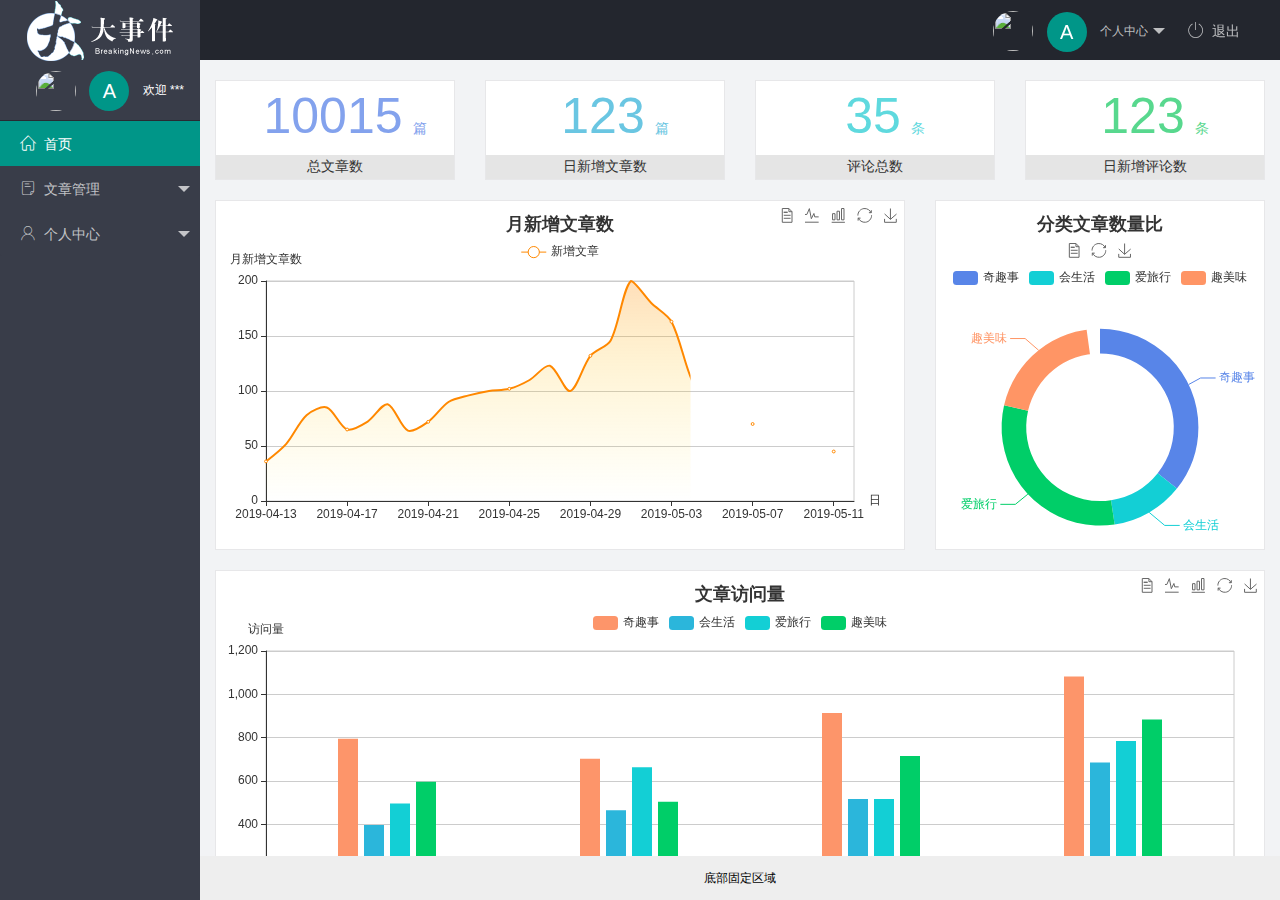
==== index.html @ 0c57694d "创建了项目" ====
<!DOCTYPE html>
<html lang="en">

<head>
    <meta charset="UTF-8" />
    <meta http-equiv="X-UA-Compatible" content="IE=edge" />
    <meta name="viewport" content="width=device-width, initial-scale=1.0" />
    <title>Document</title>
    <link rel="stylesheet" href="/assets/lib/layui/css/layui.css" />
    <link rel="stylesheet" href="/assets/css/index.css" />
    <link rel="stylesheet" href="/assets/fonts/iconfont.css">
</head>

<body>
    <div class="layui-layout layui-layout-admin">
        <div class="layui-header">
            <div class="layui-logo layui-hide-xs layui-bg-black">
                <img src="/assets/images/logo.png" alt="" />
            </div>

            <ul class="layui-nav layui-layout-right">
                <li class="layui-nav-item layui-hide layui-show-md-inline-block">
                    <a href="javascript:;" class="userinfo">
                        <img src="//tva1.sinaimg.cn/crop.0.0.118.118.180/5db11ff4gw1e77d3nqrv8j203b03cweg.jpg"
                            class="layui-nav-img" />
                        <span class="text-avatar">A</span>
                        个人中心
                    </a>
                    <dl class="layui-nav-child">
                        <dd><a href="/user/user_info.html" target="fm">基本资料</a></dd>
                        <dd><a href="/user/user_avatar.html" target="fm">更换头像</a></dd>
                        <dd><a href="/user/user_pwd.html" target="fm">重置密码</a></dd>
                    </dl>
                </li>
                <li class="layui-nav-item" lay-header-event="menuRight" lay-unselect>
                    <a href="javascript:;" id="btnLogout"><span class="iconfont icon-tuichu"></span>退出</a>
                </li>
            </ul>
        </div>

        <div class="layui-side layui-bg-black">
            <div class="layui-side-scroll">
                <div class="userinfo">
                    <img src="//tva1.sinaimg.cn/crop.0.0.118.118.180/5db11ff4gw1e77d3nqrv8j203b03cweg.jpg"
                        class="layui-nav-img" />
                    <span class="text-avatar">A</span>
                    <span id="welcome">欢迎 ***</span>
                </div>
                <!-- 左侧导航区域（可配合layui已有的垂直导航） -->
                <ul class="layui-nav layui-nav-tree" lay-shrink="all">
                    <li class="layui-nav-item layui-this"><a href="/home/dashboard.html" target="fm"><span
                                class="iconfont icon-home"></span>首页</a></li>
                    <li class="layui-nav-item">
                        <a class="" href="javascript:;"><span class="iconfont icon-16"></span>文章管理</a>
                        <dl class="layui-nav-child">
                            <dd><a href="/article/art_cate.html" target="fm"><i
                                        class="layui-icon layui-icon-app"></i>文章类别</a></dd>
                            <dd><a href="/article/art_list.html" target="fm"><i
                                        class="layui-icon layui-icon-app"></i>文章列表</a></dd>
                            <dd><a href="/article/art_pub.html" target="fm"><i
                                        class="layui-icon layui-icon-app"></i>发布文章</a></dd>
                        </dl>
                    </li>
                    <li class="layui-nav-item">
                        <a href="javascript:;"><span class="iconfont icon-user"></span>个人中心</a>
                        <dl class="layui-nav-child">
                            <dd><a href="/user/user_info.html" target="fm"><i
                                        class="layui-icon layui-icon-app"></i>基本资料</a></dd>
                            <dd><a href="/user/user_avatar.html" target="fm"><i
                                        class="layui-icon layui-icon-app"></i>更换头像</a></dd>
                            <dd><a href="/user/user_pwd.html" target="fm"><i
                                        class="layui-icon layui-icon-app"></i>重置密码</a></dd>
                        </dl>
                    </li>
                </ul>
            </div>
        </div>

        <div class="layui-body">
            <!-- 内容主体区域 -->
            <iframe name="fm" src="/home/dashboard.html" frameborder="0"></iframe>
        </div>

        <div class="layui-footer">
            <!-- 底部固定区域 -->
            底部固定区域
        </div>
    </div>
    <!-- 导入 layui js 文件 -->
    <script src="/assets/lib/layui/layui.all.js"></script>

    <!-- 导入 jquery -->
    <script src="/assets/lib/jquery.js"></script>
    <script src="/assets/js/baseAPI.js"></script>

    <!-- 导入自己的 js 文件 -->
    <script src="/assets/js/index.js"></script>
</body>

</html>
---- assets/lib/layui/css/layui.css ----
/** layui-v2.5.5 MIT License By https://www.layui.com */
 .layui-inline,img{display:inline-block;vertical-align:middle}h1,h2,h3,h4,h5,h6{font-weight:400}.layui-edge,.layui-header,.layui-inline,.layui-main{position:relative}.layui-body,.layui-edge,.layui-elip{overflow:hidden}.layui-btn,.layui-edge,.layui-inline,img{vertical-align:middle}.layui-btn,.layui-disabled,.layui-icon,.layui-unselect{-moz-user-select:none;-webkit-user-select:none;-ms-user-select:none}.layui-elip,.layui-form-checkbox span,.layui-form-pane .layui-form-label{text-overflow:ellipsis;white-space:nowrap}.layui-breadcrumb,.layui-tree-btnGroup{visibility:hidden}blockquote,body,button,dd,div,dl,dt,form,h1,h2,h3,h4,h5,h6,input,li,ol,p,pre,td,textarea,th,ul{margin:0;padding:0;-webkit-tap-highlight-color:rgba(0,0,0,0)}a:active,a:hover{outline:0}img{border:none}li{list-style:none}table{border-collapse:collapse;border-spacing:0}h4,h5,h6{font-size:100%}button,input,optgroup,option,select,textarea{font-family:inherit;font-size:inherit;font-style:inherit;font-weight:inherit;outline:0}pre{white-space:pre-wrap;white-space:-moz-pre-wrap;white-space:-pre-wrap;white-space:-o-pre-wrap;word-wrap:break-word}body{line-height:24px;font:14px Helvetica Neue,Helvetica,PingFang SC,Tahoma,Arial,sans-serif}hr{height:1px;margin:10px 0;border:0;clear:both}a{color:#333;text-decoration:none}a:hover{color:#777}a cite{font-style:normal;*cursor:pointer}.layui-border-box,.layui-border-box *{box-sizing:border-box}.layui-box,.layui-box *{box-sizing:content-box}.layui-clear{clear:both;*zoom:1}.layui-clear:after{content:'\20';clear:both;*zoom:1;display:block;height:0}.layui-inline{*display:inline;*zoom:1}.layui-edge{display:inline-block;width:0;height:0;border-width:6px;border-style:dashed;border-color:transparent}.layui-edge-top{top:-4px;border-bottom-color:#999;border-bottom-style:solid}.layui-edge-right{border-left-color:#999;border-left-style:solid}.layui-edge-bottom{top:2px;border-top-color:#999;border-top-style:solid}.layui-edge-left{border-right-color:#999;border-right-style:solid}.layui-disabled,.layui-disabled:hover{color:#d2d2d2!important;cursor:not-allowed!important}.layui-circle{border-radius:100%}.layui-show{display:block!important}.layui-hide{display:none!important}@font-face{font-family:layui-icon;src:url(../font/iconfont.eot?v=250);src:url(../font/iconfont.eot?v=250#iefix) format('embedded-opentype'),url(../font/iconfont.woff2?v=250) format('woff2'),url(../font/iconfont.woff?v=250) format('woff'),url(../font/iconfont.ttf?v=250) format('truetype'),url(../font/iconfont.svg?v=250#layui-icon) format('svg')}.layui-icon{font-family:layui-icon!important;font-size:16px;font-style:normal;-webkit-font-smoothing:antialiased;-moz-osx-font-smoothing:grayscale}.layui-icon-reply-fill:before{content:"\e611"}.layui-icon-set-fill:before{content:"\e614"}.layui-icon-menu-fill:before{content:"\e60f"}.layui-icon-search:before{content:"\e615"}.layui-icon-share:before{content:"\e641"}.layui-icon-set-sm:before{content:"\e620"}.layui-icon-engine:before{content:"\e628"}.layui-icon-close:before{content:"\1006"}.layui-icon-close-fill:before{content:"\1007"}.layui-icon-chart-screen:before{content:"\e629"}.layui-icon-star:before{content:"\e600"}.layui-icon-circle-dot:before{content:"\e617"}.layui-icon-chat:before{content:"\e606"}.layui-icon-release:before{content:"\e609"}.layui-icon-list:before{content:"\e60a"}.layui-icon-chart:before{content:"\e62c"}.layui-icon-ok-circle:before{content:"\1005"}.layui-icon-layim-theme:before{content:"\e61b"}.layui-icon-table:before{content:"\e62d"}.layui-icon-right:before{content:"\e602"}.layui-icon-left:before{content:"\e603"}.layui-icon-cart-simple:before{content:"\e698"}.layui-icon-face-cry:before{content:"\e69c"}.layui-icon-face-smile:before{content:"\e6af"}.layui-icon-survey:before{content:"\e6b2"}.layui-icon-tree:before{content:"\e62e"}.layui-icon-upload-circle:before{content:"\e62f"}.layui-icon-add-circle:before{content:"\e61f"}.layui-icon-download-circle:before{content:"\e601"}.layui-icon-templeate-1:before{content:"\e630"}.layui-icon-util:before{content:"\e631"}.layui-icon-face-surprised:before{content:"\e664"}.layui-icon-edit:before{content:"\e642"}.layui-icon-speaker:before{content:"\e645"}.layui-icon-down:before{content:"\e61a"}.layui-icon-file:before{content:"\e621"}.layui-icon-layouts:before{content:"\e632"}.layui-icon-rate-half:before{content:"\e6c9"}.layui-icon-add-circle-fine:before{content:"\e608"}.layui-icon-prev-circle:before{content:"\e633"}.layui-icon-read:before{content:"\e705"}.layui-icon-404:before{content:"\e61c"}.layui-icon-carousel:before{content:"\e634"}.layui-icon-help:before{content:"\e607"}.layui-icon-code-circle:before{content:"\e635"}.layui-icon-water:before{content:"\e636"}.layui-icon-username:before{content:"\e66f"}.layui-icon-find-fill:before{content:"\e670"}.layui-icon-about:before{content:"\e60b"}.layui-icon-location:before{content:"\e715"}.layui-icon-up:before{content:"\e619"}.layui-icon-pause:before{content:"\e651"}.layui-icon-date:before{content:"\e637"}.layui-icon-layim-uploadfile:before{content:"\e61d"}.layui-icon-delete:before{content:"\e640"}.layui-icon-play:before{content:"\e652"}.layui-icon-top:before{content:"\e604"}.layui-icon-friends:before{content:"\e612"}.layui-icon-refresh-3:before{content:"\e9aa"}.layui-icon-ok:before{content:"\e605"}.layui-icon-layer:before{content:"\e638"}.layui-icon-face-smile-fine:before{content:"\e60c"}.layui-icon-dollar:before{content:"\e659"}.layui-icon-group:before{content:"\e613"}.layui-icon-layim-download:before{content:"\e61e"}.layui-icon-picture-fine:before{content:"\e60d"}.layui-icon-link:before{content:"\e64c"}.layui-icon-diamond:before{content:"\e735"}.layui-icon-log:before{content:"\e60e"}.layui-icon-rate-solid:before{content:"\e67a"}.layui-icon-fonts-del:before{content:"\e64f"}.layui-icon-unlink:before{content:"\e64d"}.layui-icon-fonts-clear:before{content:"\e639"}.layui-icon-triangle-r:before{content:"\e623"}.layui-icon-circle:before{content:"\e63f"}.layui-icon-radio:before{content:"\e643"}.layui-icon-align-center:before{content:"\e647"}.layui-icon-align-right:before{content:"\e648"}.layui-icon-align-left:before{content:"\e649"}.layui-icon-loading-1:before{content:"\e63e"}.layui-icon-return:before{content:"\e65c"}.layui-icon-fonts-strong:before{content:"\e62b"}.layui-icon-upload:before{content:"\e67c"}.layui-icon-dialogue:before{content:"\e63a"}.layui-icon-video:before{content:"\e6ed"}.layui-icon-headset:before{content:"\e6fc"}.layui-icon-cellphone-fine:before{content:"\e63b"}.layui-icon-add-1:before{content:"\e654"}.layui-icon-face-smile-b:before{content:"\e650"}.layui-icon-fonts-html:before{content:"\e64b"}.layui-icon-form:before{content:"\e63c"}.layui-icon-cart:before{content:"\e657"}.layui-icon-camera-fill:before{content:"\e65d"}.layui-icon-tabs:before{content:"\e62a"}.layui-icon-fonts-code:before{content:"\e64e"}.layui-icon-fire:before{content:"\e756"}.layui-icon-set:before{content:"\e716"}.layui-icon-fonts-u:before{content:"\e646"}.layui-icon-triangle-d:before{content:"\e625"}.layui-icon-tips:before{content:"\e702"}.layui-icon-picture:before{content:"\e64a"}.layui-icon-more-vertical:before{content:"\e671"}.layui-icon-flag:before{content:"\e66c"}.layui-icon-loading:before{content:"\e63d"}.layui-icon-fonts-i:before{content:"\e644"}.layui-icon-refresh-1:before{content:"\e666"}.layui-icon-rmb:before{content:"\e65e"}.layui-icon-home:before{content:"\e68e"}.layui-icon-user:before{content:"\e770"}.layui-icon-notice:before{content:"\e667"}.layui-icon-login-weibo:before{content:"\e675"}.layui-icon-voice:before{content:"\e688"}.layui-icon-upload-drag:before{content:"\e681"}.layui-icon-login-qq:before{content:"\e676"}.layui-icon-snowflake:before{content:"\e6b1"}.layui-icon-file-b:before{content:"\e655"}.layui-icon-template:before{content:"\e663"}.layui-icon-auz:before{content:"\e672"}.layui-icon-console:before{content:"\e665"}.layui-icon-app:before{content:"\e653"}.layui-icon-prev:before{content:"\e65a"}.layui-icon-website:before{content:"\e7ae"}.layui-icon-next:before{content:"\e65b"}.layui-icon-component:before{content:"\e857"}.layui-icon-more:before{content:"\e65f"}.layui-icon-login-wechat:before{content:"\e677"}.layui-icon-shrink-right:before{content:"\e668"}.layui-icon-spread-left:before{content:"\e66b"}.layui-icon-camera:before{content:"\e660"}.layui-icon-note:before{content:"\e66e"}.layui-icon-refresh:before{content:"\e669"}.layui-icon-female:before{content:"\e661"}.layui-icon-male:before{content:"\e662"}.layui-icon-password:before{content:"\e673"}.layui-icon-senior:before{content:"\e674"}.layui-icon-theme:before{content:"\e66a"}.layui-icon-tread:before{content:"\e6c5"}.layui-icon-praise:before{content:"\e6c6"}.layui-icon-star-fill:before{content:"\e658"}.layui-icon-rate:before{content:"\e67b"}.layui-icon-template-1:before{content:"\e656"}.layui-icon-vercode:before{content:"\e679"}.layui-icon-cellphone:before{content:"\e678"}.layui-icon-screen-full:before{content:"\e622"}.layui-icon-screen-restore:before{content:"\e758"}.layui-icon-cols:before{content:"\e610"}.layui-icon-export:before{content:"\e67d"}.layui-icon-print:before{content:"\e66d"}.layui-icon-slider:before{content:"\e714"}.layui-icon-addition:before{content:"\e624"}.layui-icon-subtraction:before{content:"\e67e"}.layui-icon-service:before{content:"\e626"}.layui-icon-transfer:before{content:"\e691"}.layui-main{width:1140px;margin:0 auto}.layui-header{z-index:1000;height:60px}.layui-header a:hover{transition:all .5s;-webkit-transition:all .5s}.layui-side{position:fixed;left:0;top:0;bottom:0;z-index:999;width:200px;overflow-x:hidden}.layui-side-scroll{position:relative;width:220px;height:100%;overflow-x:hidden}.layui-body{position:absolute;left:200px;right:0;top:0;bottom:0;z-index:998;width:auto;overflow-y:auto;box-sizing:border-box}.layui-layout-body{overflow:hidden}.layui-layout-admin .layui-header{background-color:#23262E}.layui-layout-admin .layui-side{top:60px;width:200px;overflow-x:hidden}.layui-layout-admin .layui-body{position:fixed;top:60px;bottom:44px}.layui-layout-admin .layui-main{width:auto;margin:0 15px}.layui-layout-admin .layui-footer{position:fixed;left:200px;right:0;bottom:0;height:44px;line-height:44px;padding:0 15px;background-color:#eee}.layui-layout-admin .layui-logo{position:absolute;left:0;top:0;width:200px;height:100%;line-height:60px;text-align:center;color:#009688;font-size:16px}.layui-layout-admin .layui-header .layui-nav{background:0 0}.layui-layout-left{position:absolute!important;left:200px;top:0}.layui-layout-right{position:absolute!important;right:0;top:0}.layui-container{position:relative;margin:0 auto;padding:0 15px;box-sizing:border-box}.layui-fluid{position:relative;margin:0 auto;padding:0 15px}.layui-row:after,.layui-row:before{content:'';display:block;clear:both}.layui-col-lg1,.layui-col-lg10,.layui-col-lg11,.layui-col-lg12,.layui-col-lg2,.layui-col-lg3,.layui-col-lg4,.layui-col-lg5,.layui-col-lg6,.layui-col-lg7,.layui-col-lg8,.layui-col-lg9,.layui-col-md1,.layui-col-md10,.layui-col-md11,.layui-col-md12,.layui-col-md2,.layui-col-md3,.layui-col-md4,.layui-col-md5,.layui-col-md6,.layui-col-md7,.layui-col-md8,.layui-col-md9,.layui-col-sm1,.layui-col-sm10,.layui-col-sm11,.layui-col-sm12,.layui-col-sm2,.layui-col-sm3,.layui-col-sm4,.layui-col-sm5,.layui-col-sm6,.layui-col-sm7,.layui-col-sm8,.layui-col-sm9,.layui-col-xs1,.layui-col-xs10,.layui-col-xs11,.layui-col-xs12,.layui-col-xs2,.layui-col-xs3,.layui-col-xs4,.layui-col-xs5,.layui-col-xs6,.layui-col-xs7,.layui-col-xs8,.layui-col-xs9{position:relative;display:block;box-sizing:border-box}.layui-col-xs1,.layui-col-xs10,.layui-col-xs11,.layui-col-xs12,.layui-col-xs2,.layui-col-xs3,.layui-col-xs4,.layui-col-xs5,.layui-col-xs6,.layui-col-xs7,.layui-col-xs8,.layui-col-xs9{float:left}.layui-col-xs1{width:8.33333333%}.layui-col-xs2{width:16.66666667%}.layui-col-xs3{width:25%}.layui-col-xs4{width:33.33333333%}.layui-col-xs5{width:41.66666667%}.layui-col-xs6{width:50%}.layui-col-xs7{width:58.33333333%}.layui-col-xs8{width:66.66666667%}.layui-col-xs9{width:75%}.layui-col-xs10{width:83.33333333%}.layui-col-xs11{width:91.66666667%}.layui-col-xs12{width:100%}.layui-col-xs-offset1{margin-left:8.33333333%}.layui-col-xs-offset2{margin-left:16.66666667%}.layui-col-xs-offset3{margin-left:25%}.layui-col-xs-offset4{margin-left:33.33333333%}.layui-col-xs-offset5{margin-left:41.66666667%}.layui-col-xs-offset6{margin-left:50%}.layui-col-xs-offset7{margin-left:58.33333333%}.layui-col-xs-offset8{margin-left:66.66666667%}.layui-col-xs-offset9{margin-left:75%}.layui-col-xs-offset10{margin-left:83.33333333%}.layui-col-xs-offset11{margin-left:91.66666667%}.layui-col-xs-offset12{margin-left:100%}@media screen and (max-width:768px){.layui-hide-xs{display:none!important}.layui-show-xs-block{display:block!important}.layui-show-xs-inline{display:inline!important}.layui-show-xs-inline-block{display:inline-block!important}}@media screen and (min-width:768px){.layui-container{width:750px}.layui-hide-sm{display:none!important}.layui-show-sm-block{display:block!important}.layui-show-sm-inline{display:inline!important}.layui-show-sm-inline-block{display:inline-block!important}.layui-col-sm1,.layui-col-sm10,.layui-col-sm11,.layui-col-sm12,.layui-col-sm2,.layui-col-sm3,.layui-col-sm4,.layui-col-sm5,.layui-col-sm6,.layui-col-sm7,.layui-col-sm8,.layui-col-sm9{float:left}.layui-col-sm1{width:8.33333333%}.layui-col-sm2{width:16.66666667%}.layui-col-sm3{width:25%}.layui-col-sm4{width:33.33333333%}.layui-col-sm5{width:41.66666667%}.layui-col-sm6{width:50%}.layui-col-sm7{width:58.33333333%}.layui-col-sm8{width:66.66666667%}.layui-col-sm9{width:75%}.layui-col-sm10{width:83.33333333%}.layui-col-sm11{width:91.66666667%}.layui-col-sm12{width:100%}.layui-col-sm-offset1{margin-left:8.33333333%}.layui-col-sm-offset2{margin-left:16.66666667%}.layui-col-sm-offset3{margin-left:25%}.layui-col-sm-offset4{margin-left:33.33333333%}.layui-col-sm-offset5{margin-left:41.66666667%}.layui-col-sm-offset6{margin-left:50%}.layui-col-sm-offset7{margin-left:58.33333333%}.layui-col-sm-offset8{margin-left:66.66666667%}.layui-col-sm-offset9{margin-left:75%}.layui-col-sm-offset10{margin-left:83.33333333%}.layui-col-sm-offset11{margin-left:91.66666667%}.layui-col-sm-offset12{margin-left:100%}}@media screen and (min-width:992px){.layui-container{width:970px}.layui-hide-md{display:none!important}.layui-show-md-block{display:block!important}.layui-show-md-inline{display:inline!important}.layui-show-md-inline-block{display:inline-block!important}.layui-col-md1,.layui-col-md10,.layui-col-md11,.layui-col-md12,.layui-col-md2,.layui-col-md3,.layui-col-md4,.layui-col-md5,.layui-col-md6,.layui-col-md7,.layui-col-md8,.layui-col-md9{float:left}.layui-col-md1{width:8.33333333%}.layui-col-md2{width:16.66666667%}.layui-col-md3{width:25%}.layui-col-md4{width:33.33333333%}.layui-col-md5{width:41.66666667%}.layui-col-md6{width:50%}.layui-col-md7{width:58.33333333%}.layui-col-md8{width:66.66666667%}.layui-col-md9{width:75%}.layui-col-md10{width:83.33333333%}.layui-col-md11{width:91.66666667%}.layui-col-md12{width:100%}.layui-col-md-offset1{margin-left:8.33333333%}.layui-col-md-offset2{margin-left:16.66666667%}.layui-col-md-offset3{margin-left:25%}.layui-col-md-offset4{margin-left:33.33333333%}.layui-col-md-offset5{margin-left:41.66666667%}.layui-col-md-offset6{margin-left:50%}.layui-col-md-offset7{margin-left:58.33333333%}.layui-col-md-offset8{margin-left:66.66666667%}.layui-col-md-offset9{margin-left:75%}.layui-col-md-offset10{margin-left:83.33333333%}.layui-col-md-offset11{margin-left:91.66666667%}.layui-col-md-offset12{margin-left:100%}}@media screen and (min-width:1200px){.layui-container{width:1170px}.layui-hide-lg{display:none!important}.layui-show-lg-block{display:block!important}.layui-show-lg-inline{display:inline!important}.layui-show-lg-inline-block{display:inline-block!important}.layui-col-lg1,.layui-col-lg10,.layui-col-lg11,.layui-col-lg12,.layui-col-lg2,.layui-col-lg3,.layui-col-lg4,.layui-col-lg5,.layui-col-lg6,.layui-col-lg7,.layui-col-lg8,.layui-col-lg9{float:left}.layui-col-lg1{width:8.33333333%}.layui-col-lg2{width:16.66666667%}.layui-col-lg3{width:25%}.layui-col-lg4{width:33.33333333%}.layui-col-lg5{width:41.66666667%}.layui-col-lg6{width:50%}.layui-col-lg7{width:58.33333333%}.layui-col-lg8{width:66.66666667%}.layui-col-lg9{width:75%}.layui-col-lg10{width:83.33333333%}.layui-col-lg11{width:91.66666667%}.layui-col-lg12{width:100%}.layui-col-lg-offset1{margin-left:8.33333333%}.layui-col-lg-offset2{margin-left:16.66666667%}.layui-col-lg-offset3{margin-left:25%}.layui-col-lg-offset4{margin-left:33.33333333%}.layui-col-lg-offset5{margin-left:41.66666667%}.layui-col-lg-offset6{margin-left:50%}.layui-col-lg-offset7{margin-left:58.33333333%}.layui-col-lg-offset8{margin-left:66.66666667%}.layui-col-lg-offset9{margin-left:75%}.layui-col-lg-offset10{margin-left:83.33333333%}.layui-col-lg-offset11{margin-left:91.66666667%}.layui-col-lg-offset12{margin-left:100%}}.layui-col-space1{margin:-.5px}.layui-col-space1>*{padding:.5px}.layui-col-space3{margin:-1.5px}.layui-col-space3>*{padding:1.5px}.layui-col-space5{margin:-2.5px}.layui-col-space5>*{padding:2.5px}.layui-col-space8{margin:-3.5px}.layui-col-space8>*{padding:3.5px}.layui-col-space10{margin:-5px}.layui-col-space10>*{padding:5px}.layui-col-space12{margin:-6px}.layui-col-space12>*{padding:6px}.layui-col-space15{margin:-7.5px}.layui-col-space15>*{padding:7.5px}.layui-col-space18{margin:-9px}.layui-col-space18>*{padding:9px}.layui-col-space20{margin:-10px}.layui-col-space20>*{padding:10px}.layui-col-space22{margin:-11px}.layui-col-space22>*{padding:11px}.layui-col-space25{margin:-12.5px}.layui-col-space25>*{padding:12.5px}.layui-col-space30{margin:-15px}.layui-col-space30>*{padding:15px}.layui-btn,.layui-input,.layui-select,.layui-textarea,.layui-upload-button{outline:0;-webkit-appearance:none;transition:all .3s;-webkit-transition:all .3s;box-sizing:border-box}.layui-elem-quote{margin-bottom:10px;padding:15px;line-height:22px;border-left:5px solid #009688;border-radius:0 2px 2px 0;background-color:#f2f2f2}.layui-quote-nm{border-style:solid;border-width:1px 1px 1px 5px;background:0 0}.layui-elem-field{margin-bottom:10px;padding:0;border-width:1px;border-style:solid}.layui-elem-field legend{margin-left:20px;padding:0 10px;font-size:20px;font-weight:300}.layui-field-title{margin:10px 0 20px;border-width:1px 0 0}.layui-field-box{padding:10px 15px}.layui-field-title .layui-field-box{padding:10px 0}.layui-progress{position:relative;height:6px;border-radius:20px;background-color:#e2e2e2}.layui-progress-bar{position:absolute;left:0;top:0;width:0;max-width:100%;height:6px;border-radius:20px;text-align:right;background-color:#5FB878;transition:all .3s;-webkit-transition:all .3s}.layui-progress-big,.layui-progress-big .layui-progress-bar{height:18px;line-height:18px}.layui-progress-text{position:relative;top:-20px;line-height:18px;font-size:12px;color:#666}.layui-progress-big .layui-progress-text{position:static;padding:0 10px;color:#fff}.layui-collapse{border-width:1px;border-style:solid;border-radius:2px}.layui-colla-content,.layui-colla-item{border-top-width:1px;border-top-style:solid}.layui-colla-item:first-child{border-top:none}.layui-colla-title{position:relative;height:42px;line-height:42px;padding:0 15px 0 35px;color:#333;background-color:#f2f2f2;cursor:pointer;font-size:14px;overflow:hidden}.layui-colla-content{display:none;padding:10px 15px;line-height:22px;color:#666}.layui-colla-icon{position:absolute;left:15px;top:0;font-size:14px}.layui-card{margin-bottom:15px;border-radius:2px;background-color:#fff;box-shadow:0 1px 2px 0 rgba(0,0,0,.05)}.layui-card:last-child{margin-bottom:0}.layui-card-header{position:relative;height:42px;line-height:42px;padding:0 15px;border-bottom:1px solid #f6f6f6;color:#333;border-radius:2px 2px 0 0;font-size:14px}.layui-bg-black,.layui-bg-blue,.layui-bg-cyan,.layui-bg-green,.layui-bg-orange,.layui-bg-red{color:#fff!important}.layui-card-body{position:relative;padding:10px 15px;line-height:24px}.layui-card-body[pad15]{padding:15px}.layui-card-body[pad20]{padding:20px}.layui-card-body .layui-table{margin:5px 0}.layui-card .layui-tab{margin:0}.layui-panel-window{position:relative;padding:15px;border-radius:0;border-top:5px solid #E6E6E6;background-color:#fff}.layui-auxiliar-moving{position:fixed;left:0;right:0;top:0;bottom:0;width:100%;height:100%;background:0 0;z-index:9999999999}.layui-form-label,.layui-form-mid,.layui-form-select,.layui-input-block,.layui-input-inline,.layui-textarea{position:relative}.layui-bg-red{background-color:#FF5722!important}.layui-bg-orange{background-color:#FFB800!important}.layui-bg-green{background-color:#009688!important}.layui-bg-cyan{background-color:#2F4056!important}.layui-bg-blue{background-color:#1E9FFF!important}.layui-bg-black{background-color:#393D49!important}.layui-bg-gray{background-color:#eee!important;color:#666!important}.layui-badge-rim,.layui-colla-content,.layui-colla-item,.layui-collapse,.layui-elem-field,.layui-form-pane .layui-form-item[pane],.layui-form-pane .layui-form-label,.layui-input,.layui-layedit,.layui-layedit-tool,.layui-quote-nm,.layui-select,.layui-tab-bar,.layui-tab-card,.layui-tab-title,.layui-tab-title .layui-this:after,.layui-textarea{border-color:#e6e6e6}.layui-timeline-item:before,hr{background-color:#e6e6e6}.layui-text{line-height:22px;font-size:14px;color:#666}.layui-text h1,.layui-text h2,.layui-text h3{font-weight:500;color:#333}.layui-text h1{font-size:30px}.layui-text h2{font-size:24px}.layui-text h3{font-size:18px}.layui-text a:not(.layui-btn){color:#01AAED}.layui-text a:not(.layui-btn):hover{text-decoration:underline}.layui-text ul{padding:5px 0 5px 15px}.layui-text ul li{margin-top:5px;list-style-type:disc}.layui-text em,.layui-word-aux{color:#999!important;padding:0 5px!important}.layui-btn{display:inline-block;height:38px;line-height:38px;padding:0 18px;background-color:#009688;color:#fff;white-space:nowrap;text-align:center;font-size:14px;border:none;border-radius:2px;cursor:pointer}.layui-btn:hover{opacity:.8;filter:alpha(opacity=80);color:#fff}.layui-btn:active{opacity:1;filter:alpha(opacity=100)}.layui-btn+.layui-btn{margin-left:10px}.layui-btn-container{font-size:0}.layui-btn-container .layui-btn{margin-right:10px;margin-bottom:10px}.layui-btn-container .layui-btn+.layui-btn{margin-left:0}.layui-table .layui-btn-container .layui-btn{margin-bottom:9px}.layui-btn-radius{border-radius:100px}.layui-btn .layui-icon{margin-right:3px;font-size:18px;vertical-align:bottom;vertical-align:middle\9}.layui-btn-primary{border:1px solid #C9C9C9;background-color:#fff;color:#555}.layui-btn-primary:hover{border-color:#009688;color:#333}.layui-btn-normal{background-color:#1E9FFF}.layui-btn-warm{background-color:#FFB800}.layui-btn-danger{background-color:#FF5722}.layui-btn-checked{background-color:#5FB878}.layui-btn-disabled,.layui-btn-disabled:active,.layui-btn-disabled:hover{border:1px solid #e6e6e6;background-color:#FBFBFB;color:#C9C9C9;cursor:not-allowed;opacity:1}.layui-btn-lg{height:44px;line-height:44px;padding:0 25px;font-size:16px}.layui-btn-sm{height:30px;line-height:30px;padding:0 10px;font-size:12px}.layui-btn-sm i{font-size:16px!important}.layui-btn-xs{height:22px;line-height:22px;padding:0 5px;font-size:12px}.layui-btn-xs i{font-size:14px!important}.layui-btn-group{display:inline-block;vertical-align:middle;font-size:0}.layui-btn-group .layui-btn{margin-left:0!important;margin-right:0!important;border-left:1px solid rgba(255,255,255,.5);border-radius:0}.layui-btn-group .layui-btn-primary{border-left:none}.layui-btn-group .layui-btn-primary:hover{border-color:#C9C9C9;color:#009688}.layui-btn-group .layui-btn:first-child{border-left:none;border-radius:2px 0 0 2px}.layui-btn-group .layui-btn-primary:first-child{border-left:1px solid #c9c9c9}.layui-btn-group .layui-btn:last-child{border-radius:0 2px 2px 0}.layui-btn-group .layui-btn+.layui-btn{margin-left:0}.layui-btn-group+.layui-btn-group{margin-left:10px}.layui-btn-fluid{width:100%}.layui-input,.layui-select,.layui-textarea{height:38px;line-height:1.3;line-height:38px\9;border-width:1px;border-style:solid;background-color:#fff;border-radius:2px}.layui-input::-webkit-input-placeholder,.layui-select::-webkit-input-placeholder,.layui-textarea::-webkit-input-placeholder{line-height:1.3}.layui-input,.layui-textarea{display:block;width:100%;padding-left:10px}.layui-input:hover,.layui-textarea:hover{border-color:#D2D2D2!important}.layui-input:focus,.layui-textarea:focus{border-color:#C9C9C9!important}.layui-textarea{min-height:100px;height:auto;line-height:20px;padding:6px 10px;resize:vertical}.layui-select{padding:0 10px}.layui-form input[type=checkbox],.layui-form input[type=radio],.layui-form select{display:none}.layui-form [lay-ignore]{display:initial}.layui-form-item{margin-bottom:15px;clear:both;*zoom:1}.layui-form-item:after{content:'\20';clear:both;*zoom:1;display:block;height:0}.layui-form-label{float:left;display:block;padding:9px 15px;width:80px;font-weight:400;line-height:20px;text-align:right}.layui-form-label-col{display:block;float:none;padding:9px 0;line-height:20px;text-align:left}.layui-form-item .layui-inline{margin-bottom:5px;margin-right:10px}.layui-input-block{margin-left:110px;min-height:36px}.layui-input-inline{display:inline-block;vertical-align:middle}.layui-form-item .layui-input-inline{float:left;width:190px;margin-right:10px}.layui-form-text .layui-input-inline{width:auto}.layui-form-mid{float:left;display:block;padding:9px 0!important;line-height:20px;margin-right:10px}.layui-form-danger+.layui-form-select .layui-input,.layui-form-danger:focus{border-color:#FF5722!important}.layui-form-select .layui-input{padding-right:30px;cursor:pointer}.layui-form-select .layui-edge{position:absolute;right:10px;top:50%;margin-top:-3px;cursor:pointer;border-width:6px;border-top-color:#c2c2c2;border-top-style:solid;transition:all .3s;-webkit-transition:all .3s}.layui-form-select dl{display:none;position:absolute;left:0;top:42px;padding:5px 0;z-index:899;min-width:100%;border:1px solid #d2d2d2;max-height:300px;overflow-y:auto;background-color:#fff;border-radius:2px;box-shadow:0 2px 4px rgba(0,0,0,.12);box-sizing:border-box}.layui-form-select dl dd,.layui-form-select dl dt{padding:0 10px;line-height:36px;white-space:nowrap;overflow:hidden;text-overflow:ellipsis}.layui-form-select dl dt{font-size:12px;color:#999}.layui-form-select dl dd{cursor:pointer}.layui-form-select dl dd:hover{background-color:#f2f2f2;-webkit-transition:.5s all;transition:.5s all}.layui-form-select .layui-select-group dd{padding-left:20px}.layui-form-select dl dd.layui-select-tips{padding-left:10px!important;color:#999}.layui-form-select dl dd.layui-this{background-color:#5FB878;color:#fff}.layui-form-checkbox,.layui-form-select dl dd.layui-disabled{background-color:#fff}.layui-form-selected dl{display:block}.layui-form-checkbox,.layui-form-checkbox *,.layui-form-switch{display:inline-block;vertical-align:middle}.layui-form-selected .layui-edge{margin-top:-9px;-webkit-transform:rotate(180deg);transform:rotate(180deg);margin-top:-3px\9}:root .layui-form-selected .layui-edge{margin-top:-9px\0/IE9}.layui-form-selectup dl{top:auto;bottom:42px}.layui-select-none{margin:5px 0;text-align:center;color:#999}.layui-select-disabled .layui-disabled{border-color:#eee!important}.layui-select-disabled .layui-edge{border-top-color:#d2d2d2}.layui-form-checkbox{position:relative;height:30px;line-height:30px;margin-right:10px;padding-right:30px;cursor:pointer;font-size:0;-webkit-transition:.1s linear;transition:.1s linear;box-sizing:border-box}.layui-form-checkbox span{padding:0 10px;height:100%;font-size:14px;border-radius:2px 0 0 2px;background-color:#d2d2d2;color:#fff;overflow:hidden}.layui-form-checkbox:hover span{background-color:#c2c2c2}.layui-form-checkbox i{position:absolute;right:0;top:0;width:30px;height:28px;border:1px solid #d2d2d2;border-left:none;border-radius:0 2px 2px 0;color:#fff;font-size:20px;text-align:center}.layui-form-checkbox:hover i{border-color:#c2c2c2;color:#c2c2c2}.layui-form-checked,.layui-form-checked:hover{border-color:#5FB878}.layui-form-checked span,.layui-form-checked:hover span{background-color:#5FB878}.layui-form-checked i,.layui-form-checked:hover i{color:#5FB878}.layui-form-item .layui-form-checkbox{margin-top:4px}.layui-form-checkbox[lay-skin=primary]{height:auto!important;line-height:normal!important;min-width:18px;min-height:18px;border:none!important;margin-right:0;padding-left:28px;padding-right:0;background:0 0}.layui-form-checkbox[lay-skin=primary] span{padding-left:0;padding-right:15px;line-height:18px;background:0 0;color:#666}.layui-form-checkbox[lay-skin=primary] i{right:auto;left:0;width:16px;height:16px;line-height:16px;border:1px solid #d2d2d2;font-size:12px;border-radius:2px;background-color:#fff;-webkit-transition:.1s linear;transition:.1s linear}.layui-form-checkbox[lay-skin=primary]:hover i{border-color:#5FB878;color:#fff}.layui-form-checked[lay-skin=primary] i{border-color:#5FB878!important;background-color:#5FB878;color:#fff}.layui-checkbox-disbaled[lay-skin=primary] span{background:0 0!important;color:#c2c2c2}.layui-checkbox-disbaled[lay-skin=primary]:hover i{border-color:#d2d2d2}.layui-form-item .layui-form-checkbox[lay-skin=primary]{margin-top:10px}.layui-form-switch{position:relative;height:22px;line-height:22px;min-width:35px;padding:0 5px;margin-top:8px;border:1px solid #d2d2d2;border-radius:20px;cursor:pointer;background-color:#fff;-webkit-transition:.1s linear;transition:.1s linear}.layui-form-switch i{position:absolute;left:5px;top:3px;width:16px;height:16px;border-radius:20px;background-color:#d2d2d2;-webkit-transition:.1s linear;transition:.1s linear}.layui-form-switch em{position:relative;top:0;width:25px;margin-left:21px;padding:0!important;text-align:center!important;color:#999!important;font-style:normal!important;font-size:12px}.layui-form-onswitch{border-color:#5FB878;background-color:#5FB878}.layui-checkbox-disbaled,.layui-checkbox-disbaled i{border-color:#e2e2e2!important}.layui-form-onswitch i{left:100%;margin-left:-21px;background-color:#fff}.layui-form-onswitch em{margin-left:5px;margin-right:21px;color:#fff!important}.layui-checkbox-disbaled span{background-color:#e2e2e2!important}.layui-checkbox-disbaled:hover i{color:#fff!important}[lay-radio]{display:none}.layui-form-radio,.layui-form-radio *{display:inline-block;vertical-align:middle}.layui-form-radio{line-height:28px;margin:6px 10px 0 0;padding-right:10px;cursor:pointer;font-size:0}.layui-form-radio *{font-size:14px}.layui-form-radio>i{margin-right:8px;font-size:22px;color:#c2c2c2}.layui-form-radio>i:hover,.layui-form-radioed>i{color:#5FB878}.layui-radio-disbaled>i{color:#e2e2e2!important}.layui-form-pane .layui-form-label{width:110px;padding:8px 15px;height:38px;line-height:20px;border-width:1px;border-style:solid;border-radius:2px 0 0 2px;text-align:center;background-color:#FBFBFB;overflow:hidden;box-sizing:border-box}.layui-form-pane .layui-input-inline{margin-left:-1px}.layui-form-pane .layui-input-block{margin-left:110px;left:-1px}.layui-form-pane .layui-input{border-radius:0 2px 2px 0}.layui-form-pane .layui-form-text .layui-form-label{float:none;width:100%;border-radius:2px;box-sizing:border-box;text-align:left}.layui-form-pane .layui-form-text .layui-input-inline{display:block;margin:0;top:-1px;clear:both}.layui-form-pane .layui-form-text .layui-input-block{margin:0;left:0;top:-1px}.layui-form-pane .layui-form-text .layui-textarea{min-height:100px;border-radius:0 0 2px 2px}.layui-form-pane .layui-form-checkbox{margin:4px 0 4px 10px}.layui-form-pane .layui-form-radio,.layui-form-pane .layui-form-switch{margin-top:6px;margin-left:10px}.layui-form-pane .layui-form-item[pane]{position:relative;border-width:1px;border-style:solid}.layui-form-pane .layui-form-item[pane] .layui-form-label{position:absolute;left:0;top:0;height:100%;border-width:0 1px 0 0}.layui-form-pane .layui-form-item[pane] .layui-input-inline{margin-left:110px}@media screen and (max-width:450px){.layui-form-item .layui-form-label{text-overflow:ellipsis;overflow:hidden;white-space:nowrap}.layui-form-item .layui-inline{display:block;margin-right:0;margin-bottom:20px;clear:both}.layui-form-item .layui-inline:after{content:'\20';clear:both;display:block;height:0}.layui-form-item .layui-input-inline{display:block;float:none;left:-3px;width:auto;margin:0 0 10px 112px}.layui-form-item .layui-input-inline+.layui-form-mid{margin-left:110px;top:-5px;padding:0}.layui-form-item .layui-form-checkbox{margin-right:5px;margin-bottom:5px}}.layui-layedit{border-width:1px;border-style:solid;border-radius:2px}.layui-layedit-tool{padding:3px 5px;border-bottom-width:1px;border-bottom-style:solid;font-size:0}.layedit-tool-fixed{position:fixed;top:0;border-top:1px solid #e2e2e2}.layui-layedit-tool .layedit-tool-mid,.layui-layedit-tool .layui-icon{display:inline-block;vertical-align:middle;text-align:center;font-size:14px}.layui-layedit-tool .layui-icon{position:relative;width:32px;height:30px;line-height:30px;margin:3px 5px;color:#777;cursor:pointer;border-radius:2px}.layui-layedit-tool .layui-icon:hover{color:#393D49}.layui-layedit-tool .layui-icon:active{color:#000}.layui-layedit-tool .layedit-tool-active{background-color:#e2e2e2;color:#000}.layui-layedit-tool .layui-disabled,.layui-layedit-tool .layui-disabled:hover{color:#d2d2d2;cursor:not-allowed}.layui-layedit-tool .layedit-tool-mid{width:1px;height:18px;margin:0 10px;background-color:#d2d2d2}.layedit-tool-html{width:50px!important;font-size:30px!important}.layedit-tool-b,.layedit-tool-code,.layedit-tool-help{font-size:16px!important}.layedit-tool-d,.layedit-tool-face,.layedit-tool-image,.layedit-tool-unlink{font-size:18px!important}.layedit-tool-image input{position:absolute;font-size:0;left:0;top:0;width:100%;height:100%;opacity:.01;filter:Alpha(opacity=1);cursor:pointer}.layui-layedit-iframe iframe{display:block;width:100%}#LAY_layedit_code{overflow:hidden}.layui-laypage{display:inline-block;*display:inline;*zoom:1;vertical-align:middle;margin:10px 0;font-size:0}.layui-laypage>a:first-child,.layui-laypage>a:first-child em{border-radius:2px 0 0 2px}.layui-laypage>a:last-child,.layui-laypage>a:last-child em{border-radius:0 2px 2px 0}.layui-laypage>:first-child{margin-left:0!important}.layui-laypage>:last-child{margin-right:0!important}.layui-laypage a,.layui-laypage button,.layui-laypage input,.layui-laypage select,.layui-laypage span{border:1px solid #e2e2e2}.layui-laypage a,.layui-laypage span{display:inline-block;*display:inline;*zoom:1;vertical-align:middle;padding:0 15px;height:28px;line-height:28px;margin:0 -1px 5px 0;background-color:#fff;color:#333;font-size:12px}.layui-flow-more a *,.layui-laypage input,.layui-table-view select[lay-ignore]{display:inline-block}.layui-laypage a:hover{color:#009688}.layui-laypage em{font-style:normal}.layui-laypage .layui-laypage-spr{color:#999;font-weight:700}.layui-laypage a{text-decoration:none}.layui-laypage .layui-laypage-curr{position:relative}.layui-laypage .layui-laypage-curr em{position:relative;color:#fff}.layui-laypage .layui-laypage-curr .layui-laypage-em{position:absolute;left:-1px;top:-1px;padding:1px;width:100%;height:100%;background-color:#009688}.layui-laypage-em{border-radius:2px}.layui-laypage-next em,.layui-laypage-prev em{font-family:Sim sun;font-size:16px}.layui-laypage .layui-laypage-count,.layui-laypage .layui-laypage-limits,.layui-laypage .layui-laypage-refresh,.layui-laypage .layui-laypage-skip{margin-left:10px;margin-right:10px;padding:0;border:none}.layui-laypage .layui-laypage-limits,.layui-laypage .layui-laypage-refresh{vertical-align:top}.layui-laypage .layui-laypage-refresh i{font-size:18px;cursor:pointer}.layui-laypage select{height:22px;padding:3px;border-radius:2px;cursor:pointer}.layui-laypage .layui-laypage-skip{height:30px;line-height:30px;color:#999}.layui-laypage button,.layui-laypage input{height:30px;line-height:30px;border-radius:2px;vertical-align:top;background-color:#fff;box-sizing:border-box}.layui-laypage input{width:40px;margin:0 10px;padding:0 3px;text-align:center}.layui-laypage input:focus,.layui-laypage select:focus{border-color:#009688!important}.layui-laypage button{margin-left:10px;padding:0 10px;cursor:pointer}.layui-table,.layui-table-view{margin:10px 0}.layui-flow-more{margin:10px 0;text-align:center;color:#999;font-size:14px}.layui-flow-more a{height:32px;line-height:32px}.layui-flow-more a *{vertical-align:top}.layui-flow-more a cite{padding:0 20px;border-radius:3px;background-color:#eee;color:#333;font-style:normal}.layui-flow-more a cite:hover{opacity:.8}.layui-flow-more a i{font-size:30px;color:#737383}.layui-table{width:100%;background-color:#fff;color:#666}.layui-table tr{transition:all .3s;-webkit-transition:all .3s}.layui-table th{text-align:left;font-weight:400}.layui-table tbody tr:hover,.layui-table thead tr,.layui-table-click,.layui-table-header,.layui-table-hover,.layui-table-mend,.layui-table-patch,.layui-table-tool,.layui-table-total,.layui-table-total tr,.layui-table[lay-even] tr:nth-child(even){background-color:#f2f2f2}.layui-table td,.layui-table th,.layui-table-col-set,.layui-table-fixed-r,.layui-table-grid-down,.layui-table-header,.layui-table-page,.layui-table-tips-main,.layui-table-tool,.layui-table-total,.layui-table-view,.layui-table[lay-skin=line],.layui-table[lay-skin=row]{border-width:1px;border-style:solid;border-color:#e6e6e6}.layui-table td,.layui-table th{position:relative;padding:9px 15px;min-height:20px;line-height:20px;font-size:14px}.layui-table[lay-skin=line] td,.layui-table[lay-skin=line] th{border-width:0 0 1px}.layui-table[lay-skin=row] td,.layui-table[lay-skin=row] th{border-width:0 1px 0 0}.layui-table[lay-skin=nob] td,.layui-table[lay-skin=nob] th{border:none}.layui-table img{max-width:100px}.layui-table[lay-size=lg] td,.layui-table[lay-size=lg] th{padding:15px 30px}.layui-table-view .layui-table[lay-size=lg] .layui-table-cell{height:40px;line-height:40px}.layui-table[lay-size=sm] td,.layui-table[lay-size=sm] th{font-size:12px;padding:5px 10px}.layui-table-view .layui-table[lay-size=sm] .layui-table-cell{height:20px;line-height:20px}.layui-table[lay-data]{display:none}.layui-table-box{position:relative;overflow:hidden}.layui-table-view .layui-table{position:relative;width:auto;margin:0}.layui-table-view .layui-table[lay-skin=line]{border-width:0 1px 0 0}.layui-table-view .layui-table[lay-skin=row]{border-width:0 0 1px}.layui-table-view .layui-table td,.layui-table-view .layui-table th{padding:5px 0;border-top:none;border-left:none}.layui-table-view .layui-table th.layui-unselect .layui-table-cell span{cursor:pointer}.layui-table-view .layui-table td{cursor:default}.layui-table-view .layui-table td[data-edit=text]{cursor:text}.layui-table-view .layui-form-checkbox[lay-skin=primary] i{width:18px;height:18px}.layui-table-view .layui-form-radio{line-height:0;padding:0}.layui-table-view .layui-form-radio>i{margin:0;font-size:20px}.layui-table-init{position:absolute;left:0;top:0;width:100%;height:100%;text-align:center;z-index:110}.layui-table-init .layui-icon{position:absolute;left:50%;top:50%;margin:-15px 0 0 -15px;font-size:30px;color:#c2c2c2}.layui-table-header{border-width:0 0 1px;overflow:hidden}.layui-table-header .layui-table{margin-bottom:-1px}.layui-table-tool .layui-inline[lay-event]{position:relative;width:26px;height:26px;padding:5px;line-height:16px;margin-right:10px;text-align:center;color:#333;border:1px solid #ccc;cursor:pointer;-webkit-transition:.5s all;transition:.5s all}.layui-table-tool .layui-inline[lay-event]:hover{border:1px solid #999}.layui-table-tool-temp{padding-right:120px}.layui-table-tool-self{position:absolute;right:17px;top:10px}.layui-table-tool .layui-table-tool-self .layui-inline[lay-event]{margin:0 0 0 10px}.layui-table-tool-panel{position:absolute;top:29px;left:-1px;padding:5px 0;min-width:150px;min-height:40px;border:1px solid #d2d2d2;text-align:left;overflow-y:auto;background-color:#fff;box-shadow:0 2px 4px rgba(0,0,0,.12)}.layui-table-cell,.layui-table-tool-panel li{overflow:hidden;text-overflow:ellipsis;white-space:nowrap}.layui-table-tool-panel li{padding:0 10px;line-height:30px;-webkit-transition:.5s all;transition:.5s all}.layui-table-tool-panel li .layui-form-checkbox[lay-skin=primary]{width:100%;padding-left:28px}.layui-table-tool-panel li:hover{background-color:#f2f2f2}.layui-table-tool-panel li .layui-form-checkbox[lay-skin=primary] i{position:absolute;left:0;top:0}.layui-table-tool-panel li .layui-form-checkbox[lay-skin=primary] span{padding:0}.layui-table-tool .layui-table-tool-self .layui-table-tool-panel{left:auto;right:-1px}.layui-table-col-set{position:absolute;right:0;top:0;width:20px;height:100%;border-width:0 0 0 1px;background-color:#fff}.layui-table-sort{width:10px;height:20px;margin-left:5px;cursor:pointer!important}.layui-table-sort .layui-edge{position:absolute;left:5px;border-width:5px}.layui-table-sort .layui-table-sort-asc{top:3px;border-top:none;border-bottom-style:solid;border-bottom-color:#b2b2b2}.layui-table-sort .layui-table-sort-asc:hover{border-bottom-color:#666}.layui-table-sort .layui-table-sort-desc{bottom:5px;border-bottom:none;border-top-style:solid;border-top-color:#b2b2b2}.layui-table-sort .layui-table-sort-desc:hover{border-top-color:#666}.layui-table-sort[lay-sort=asc] .layui-table-sort-asc{border-bottom-color:#000}.layui-table-sort[lay-sort=desc] .layui-table-sort-desc{border-top-color:#000}.layui-table-cell{height:28px;line-height:28px;padding:0 15px;position:relative;box-sizing:border-box}.layui-table-cell .layui-form-checkbox[lay-skin=primary]{top:-1px;padding:0}.layui-table-cell .layui-table-link{color:#01AAED}.laytable-cell-checkbox,.laytable-cell-numbers,.laytable-cell-radio,.laytable-cell-space{padding:0;text-align:center}.layui-table-body{position:relative;overflow:auto;margin-right:-1px;margin-bottom:-1px}.layui-table-body .layui-none{line-height:26px;padding:15px;text-align:center;color:#999}.layui-table-fixed{position:absolute;left:0;top:0;z-index:101}.layui-table-fixed .layui-table-body{overflow:hidden}.layui-table-fixed-l{box-shadow:0 -1px 8px rgba(0,0,0,.08)}.layui-table-fixed-r{left:auto;right:-1px;border-width:0 0 0 1px;box-shadow:-1px 0 8px rgba(0,0,0,.08)}.layui-table-fixed-r .layui-table-header{position:relative;overflow:visible}.layui-table-mend{position:absolute;right:-49px;top:0;height:100%;width:50px}.layui-table-tool{position:relative;z-index:890;width:100%;min-height:50px;line-height:30px;padding:10px 15px;border-width:0 0 1px}.layui-table-tool .layui-btn-container{margin-bottom:-10px}.layui-table-page,.layui-table-total{border-width:1px 0 0;margin-bottom:-1px;overflow:hidden}.layui-table-page{position:relative;width:100%;padding:7px 7px 0;height:41px;font-size:12px;white-space:nowrap}.layui-table-page>div{height:26px}.layui-table-page .layui-laypage{margin:0}.layui-table-page .layui-laypage a,.layui-table-page .layui-laypage span{height:26px;line-height:26px;margin-bottom:10px;border:none;background:0 0}.layui-table-page .layui-laypage a,.layui-table-page .layui-laypage span.layui-laypage-curr{padding:0 12px}.layui-table-page .layui-laypage span{margin-left:0;padding:0}.layui-table-page .layui-laypage .layui-laypage-prev{margin-left:-7px!important}.layui-table-page .layui-laypage .layui-laypage-curr .layui-laypage-em{left:0;top:0;padding:0}.layui-table-page .layui-laypage button,.layui-table-page .layui-laypage input{height:26px;line-height:26px}.layui-table-page .layui-laypage input{width:40px}.layui-table-page .layui-laypage button{padding:0 10px}.layui-table-page select{height:18px}.layui-table-patch .layui-table-cell{padding:0;width:30px}.layui-table-edit{position:absolute;left:0;top:0;width:100%;height:100%;padding:0 14px 1px;border-radius:0;box-shadow:1px 1px 20px rgba(0,0,0,.15)}.layui-table-edit:focus{border-color:#5FB878!important}select.layui-table-edit{padding:0 0 0 10px;border-color:#C9C9C9}.layui-table-view .layui-form-checkbox,.layui-table-view .layui-form-radio,.layui-table-view .layui-form-switch{top:0;margin:0;box-sizing:content-box}.layui-table-view .layui-form-checkbox{top:-1px;height:26px;line-height:26px}.layui-table-view .layui-form-checkbox i{height:26px}.layui-table-grid .layui-table-cell{overflow:visible}.layui-table-grid-down{position:absolute;top:0;right:0;width:26px;height:100%;padding:5px 0;border-width:0 0 0 1px;text-align:center;background-color:#fff;color:#999;cursor:pointer}.layui-table-grid-down .layui-icon{position:absolute;top:50%;left:50%;margin:-8px 0 0 -8px}.layui-table-grid-down:hover{background-color:#fbfbfb}body .layui-table-tips .layui-layer-content{background:0 0;padding:0;box-shadow:0 1px 6px rgba(0,0,0,.12)}.layui-table-tips-main{margin:-44px 0 0 -1px;max-height:150px;padding:8px 15px;font-size:14px;overflow-y:scroll;background-color:#fff;color:#666}.layui-table-tips-c{position:absolute;right:-3px;top:-13px;width:20px;height:20px;padding:3px;cursor:pointer;background-color:#666;border-radius:50%;color:#fff}.layui-table-tips-c:hover{background-color:#777}.layui-table-tips-c:before{position:relative;right:-2px}.layui-upload-file{display:none!important;opacity:.01;filter:Alpha(opacity=1)}.layui-upload-drag,.layui-upload-form,.layui-upload-wrap{display:inline-block}.layui-upload-list{margin:10px 0}.layui-upload-choose{padding:0 10px;color:#999}.layui-upload-drag{position:relative;padding:30px;border:1px dashed #e2e2e2;background-color:#fff;text-align:center;cursor:pointer;color:#999}.layui-upload-drag .layui-icon{font-size:50px;color:#009688}.layui-upload-drag[lay-over]{border-color:#009688}.layui-upload-iframe{position:absolute;width:0;height:0;border:0;visibility:hidden}.layui-upload-wrap{position:relative;vertical-align:middle}.layui-upload-wrap .layui-upload-file{display:block!important;position:absolute;left:0;top:0;z-index:10;font-size:100px;width:100%;height:100%;opacity:.01;filter:Alpha(opacity=1);cursor:pointer}.layui-transfer-active,.layui-transfer-box{display:inline-block;vertical-align:middle}.layui-transfer-box,.layui-transfer-header,.layui-transfer-search{border-width:0;border-style:solid;border-color:#e6e6e6}.layui-transfer-box{position:relative;border-width:1px;width:200px;height:360px;border-radius:2px;background-color:#fff}.layui-transfer-box .layui-form-checkbox{width:100%;margin:0!important}.layui-transfer-header{height:38px;line-height:38px;padding:0 10px;border-bottom-width:1px}.layui-transfer-search{position:relative;padding:10px;border-bottom-width:1px}.layui-transfer-search .layui-input{height:32px;padding-left:30px;font-size:12px}.layui-transfer-search .layui-icon-search{position:absolute;left:20px;top:50%;margin-top:-8px;color:#666}.layui-transfer-active{margin:0 15px}.layui-transfer-active .layui-btn{display:block;margin:0;padding:0 15px;background-color:#5FB878;border-color:#5FB878;color:#fff}.layui-transfer-active .layui-btn-disabled{background-color:#FBFBFB;border-color:#e6e6e6;color:#C9C9C9}.layui-transfer-active .layui-btn:first-child{margin-bottom:15px}.layui-transfer-active .layui-btn .layui-icon{margin:0;font-size:14px!important}.layui-transfer-data{padding:5px 0;overflow:auto}.layui-transfer-data li{height:32px;line-height:32px;padding:0 10px}.layui-transfer-data li:hover{background-color:#f2f2f2;transition:.5s all}.layui-transfer-data .layui-none{padding:15px 10px;text-align:center;color:#999}.layui-nav{position:relative;padding:0 20px;background-color:#393D49;color:#fff;border-radius:2px;font-size:0;box-sizing:border-box}.layui-nav *{font-size:14px}.layui-nav .layui-nav-item{position:relative;display:inline-block;*display:inline;*zoom:1;vertical-align:middle;line-height:60px}.layui-nav .layui-nav-item a{display:block;padding:0 20px;color:#fff;color:rgba(255,255,255,.7);transition:all .3s;-webkit-transition:all .3s}.layui-nav .layui-this:after,.layui-nav-bar,.layui-nav-tree .layui-nav-itemed:after{position:absolute;left:0;top:0;width:0;height:5px;background-color:#5FB878;transition:all .2s;-webkit-transition:all .2s}.layui-nav-bar{z-index:1000}.layui-nav .layui-nav-item a:hover,.layui-nav .layui-this a{color:#fff}.layui-nav .layui-this:after{content:'';top:auto;bottom:0;width:100%}.layui-nav-img{width:30px;height:30px;margin-right:10px;border-radius:50%}.layui-nav .layui-nav-more{content:'';width:0;height:0;border-style:solid dashed dashed;border-color:#fff transparent transparent;overflow:hidden;cursor:pointer;transition:all .2s;-webkit-transition:all .2s;position:absolute;top:50%;right:3px;margin-top:-3px;border-width:6px;border-top-color:rgba(255,255,255,.7)}.layui-nav .layui-nav-mored,.layui-nav-itemed>a .layui-nav-more{margin-top:-9px;border-style:dashed dashed solid;border-color:transparent transparent #fff}.layui-nav-child{display:none;position:absolute;left:0;top:65px;min-width:100%;line-height:36px;padding:5px 0;box-shadow:0 2px 4px rgba(0,0,0,.12);border:1px solid #d2d2d2;background-color:#fff;z-index:100;border-radius:2px;white-space:nowrap}.layui-nav .layui-nav-child a{color:#333}.layui-nav .layui-nav-child a:hover{background-color:#f2f2f2;color:#000}.layui-nav-child dd{position:relative}.layui-nav .layui-nav-child dd.layui-this a,.layui-nav-child dd.layui-this{background-color:#5FB878;color:#fff}.layui-nav-child dd.layui-this:after{display:none}.layui-nav-tree{width:200px;padding:0}.layui-nav-tree .layui-nav-item{display:block;width:100%;line-height:45px}.layui-nav-tree .layui-nav-item a{position:relative;height:45px;line-height:45px;text-overflow:ellipsis;overflow:hidden;white-space:nowrap}.layui-nav-tree .layui-nav-item a:hover{background-color:#4E5465}.layui-nav-tree .layui-nav-bar{width:5px;height:0;background-color:#009688}.layui-nav-tree .layui-nav-child dd.layui-this,.layui-nav-tree .layui-nav-child dd.layui-this a,.layui-nav-tree .layui-this,.layui-nav-tree .layui-this>a,.layui-nav-tree .layui-this>a:hover{background-color:#009688;color:#fff}.layui-nav-tree .layui-this:after{display:none}.layui-nav-itemed>a,.layui-nav-tree .layui-nav-title a,.layui-nav-tree .layui-nav-title a:hover{color:#fff!important}.layui-nav-tree .layui-nav-child{position:relative;z-index:0;top:0;border:none;box-shadow:none}.layui-nav-tree .layui-nav-child a{height:40px;line-height:40px;color:#fff;color:rgba(255,255,255,.7)}.layui-nav-tree .layui-nav-child,.layui-nav-tree .layui-nav-child a:hover{background:0 0;color:#fff}.layui-nav-tree .layui-nav-more{right:10px}.layui-nav-itemed>.layui-nav-child{display:block;padding:0;background-color:rgba(0,0,0,.3)!important}.layui-nav-itemed>.layui-nav-child>.layui-this>.layui-nav-child{display:block}.layui-nav-side{position:fixed;top:0;bottom:0;left:0;overflow-x:hidden;z-index:999}.layui-bg-blue .layui-nav-bar,.layui-bg-blue .layui-nav-itemed:after,.layui-bg-blue .layui-this:after{background-color:#93D1FF}.layui-bg-blue .layui-nav-child dd.layui-this{background-color:#1E9FFF}.layui-bg-blue .layui-nav-itemed>a,.layui-nav-tree.layui-bg-blue .layui-nav-title a,.layui-nav-tree.layui-bg-blue .layui-nav-title a:hover{background-color:#007DDB!important}.layui-breadcrumb{font-size:0}.layui-breadcrumb>*{font-size:14px}.layui-breadcrumb a{color:#999!important}.layui-breadcrumb a:hover{color:#5FB878!important}.layui-breadcrumb a cite{color:#666;font-style:normal}.layui-breadcrumb span[lay-separator]{margin:0 10px;color:#999}.layui-tab{margin:10px 0;text-align:left!important}.layui-tab[overflow]>.layui-tab-title{overflow:hidden}.layui-tab-title{position:relative;left:0;height:40px;white-space:nowrap;font-size:0;border-bottom-width:1px;border-bottom-style:solid;transition:all .2s;-webkit-transition:all .2s}.layui-tab-title li{display:inline-block;*display:inline;*zoom:1;vertical-align:middle;font-size:14px;transition:all .2s;-webkit-transition:all .2s;position:relative;line-height:40px;min-width:65px;padding:0 15px;text-align:center;cursor:pointer}.layui-tab-title li a{display:block}.layui-tab-title .layui-this{color:#000}.layui-tab-title .layui-this:after{position:absolute;left:0;top:0;content:'';width:100%;height:41px;border-width:1px;border-style:solid;border-bottom-color:#fff;border-radius:2px 2px 0 0;box-sizing:border-box;pointer-events:none}.layui-tab-bar{position:absolute;right:0;top:0;z-index:10;width:30px;height:39px;line-height:39px;border-width:1px;border-style:solid;border-radius:2px;text-align:center;background-color:#fff;cursor:pointer}.layui-tab-bar .layui-icon{position:relative;display:inline-block;top:3px;transition:all .3s;-webkit-transition:all .3s}.layui-tab-item{display:none}.layui-tab-more{padding-right:30px;height:auto!important;white-space:normal!important}.layui-tab-more li.layui-this:after{border-bottom-color:#e2e2e2;border-radius:2px}.layui-tab-more .layui-tab-bar .layui-icon{top:-2px;top:3px\9;-webkit-transform:rotate(180deg);transform:rotate(180deg)}:root .layui-tab-more .layui-tab-bar .layui-icon{top:-2px\0/IE9}.layui-tab-content{padding:10px}.layui-tab-title li .layui-tab-close{position:relative;display:inline-block;width:18px;height:18px;line-height:20px;margin-left:8px;top:1px;text-align:center;font-size:14px;color:#c2c2c2;transition:all .2s;-webkit-transition:all .2s}.layui-tab-title li .layui-tab-close:hover{border-radius:2px;background-color:#FF5722;color:#fff}.layui-tab-brief>.layui-tab-title .layui-this{color:#009688}.layui-tab-brief>.layui-tab-more li.layui-this:after,.layui-tab-brief>.layui-tab-title .layui-this:after{border:none;border-radius:0;border-bottom:2px solid #5FB878}.layui-tab-brief[overflow]>.layui-tab-title .layui-this:after{top:-1px}.layui-tab-card{border-width:1px;border-style:solid;border-radius:2px;box-shadow:0 2px 5px 0 rgba(0,0,0,.1)}.layui-tab-card>.layui-tab-title{background-color:#f2f2f2}.layui-tab-card>.layui-tab-title li{margin-right:-1px;margin-left:-1px}.layui-tab-card>.layui-tab-title .layui-this{background-color:#fff}.layui-tab-card>.layui-tab-title .layui-this:after{border-top:none;border-width:1px;border-bottom-color:#fff}.layui-tab-card>.layui-tab-title .layui-tab-bar{height:40px;line-height:40px;border-radius:0;border-top:none;border-right:none}.layui-tab-card>.layui-tab-more .layui-this{background:0 0;color:#5FB878}.layui-tab-card>.layui-tab-more .layui-this:after{border:none}.layui-timeline{padding-left:5px}.layui-timeline-item{position:relative;padding-bottom:20px}.layui-timeline-axis{position:absolute;left:-5px;top:0;z-index:10;width:20px;height:20px;line-height:20px;background-color:#fff;color:#5FB878;border-radius:50%;text-align:center;cursor:pointer}.layui-timeline-axis:hover{color:#FF5722}.layui-timeline-item:before{content:'';position:absolute;left:5px;top:0;z-index:0;width:1px;height:100%}.layui-timeline-item:last-child:before{display:none}.layui-timeline-item:first-child:before{display:block}.layui-timeline-content{padding-left:25px}.layui-timeline-title{position:relative;margin-bottom:10px}.layui-badge,.layui-badge-dot,.layui-badge-rim{position:relative;display:inline-block;padding:0 6px;font-size:12px;text-align:center;background-color:#FF5722;color:#fff;border-radius:2px}.layui-badge{height:18px;line-height:18px}.layui-badge-dot{width:8px;height:8px;padding:0;border-radius:50%}.layui-badge-rim{height:18px;line-height:18px;border-width:1px;border-style:solid;background-color:#fff;color:#666}.layui-btn .layui-badge,.layui-btn .layui-badge-dot{margin-left:5px}.layui-nav .layui-badge,.layui-nav .layui-badge-dot{position:absolute;top:50%;margin:-8px 6px 0}.layui-tab-title .layui-badge,.layui-tab-title .layui-badge-dot{left:5px;top:-2px}.layui-carousel{position:relative;left:0;top:0;background-color:#f8f8f8}.layui-carousel>[carousel-item]{position:relative;width:100%;height:100%;overflow:hidden}.layui-carousel>[carousel-item]:before{position:absolute;content:'\e63d';left:50%;top:50%;width:100px;line-height:20px;margin:-10px 0 0 -50px;text-align:center;color:#c2c2c2;font-family:layui-icon!important;font-size:30px;font-style:normal;-webkit-font-smoothing:antialiased;-moz-osx-font-smoothing:grayscale}.layui-carousel>[carousel-item]>*{display:none;position:absolute;left:0;top:0;width:100%;height:100%;background-color:#f8f8f8;transition-duration:.3s;-webkit-transition-duration:.3s}.layui-carousel-updown>*{-webkit-transition:.3s ease-in-out up;transition:.3s ease-in-out up}.layui-carousel-arrow{display:none\9;opacity:0;position:absolute;left:10px;top:50%;margin-top:-18px;width:36px;height:36px;line-height:36px;text-align:center;font-size:20px;border:0;border-radius:50%;background-color:rgba(0,0,0,.2);color:#fff;-webkit-transition-duration:.3s;transition-duration:.3s;cursor:pointer}.layui-carousel-arrow[lay-type=add]{left:auto!important;right:10px}.layui-carousel:hover .layui-carousel-arrow[lay-type=add],.layui-carousel[lay-arrow=always] .layui-carousel-arrow[lay-type=add]{right:20px}.layui-carousel[lay-arrow=always] .layui-carousel-arrow{opacity:1;left:20px}.layui-carousel[lay-arrow=none] .layui-carousel-arrow{display:none}.layui-carousel-arrow:hover,.layui-carousel-ind ul:hover{background-color:rgba(0,0,0,.35)}.layui-carousel:hover .layui-carousel-arrow{display:block\9;opacity:1;left:20px}.layui-carousel-ind{position:relative;top:-35px;width:100%;line-height:0!important;text-align:center;font-size:0}.layui-carousel[lay-indicator=outside]{margin-bottom:30px}.layui-carousel[lay-indicator=outside] .layui-carousel-ind{top:10px}.layui-carousel[lay-indicator=outside] .layui-carousel-ind ul{background-color:rgba(0,0,0,.5)}.layui-carousel[lay-indicator=none] .layui-carousel-ind{display:none}.layui-carousel-ind ul{display:inline-block;padding:5px;background-color:rgba(0,0,0,.2);border-radius:10px;-webkit-transition-duration:.3s;transition-duration:.3s}.layui-carousel-ind li{display:inline-block;width:10px;height:10px;margin:0 3px;font-size:14px;background-color:#e2e2e2;background-color:rgba(255,255,255,.5);border-radius:50%;cursor:pointer;-webkit-transition-duration:.3s;transition-duration:.3s}.layui-carousel-ind li:hover{background-color:rgba(255,255,255,.7)}.layui-carousel-ind li.layui-this{background-color:#fff}.layui-carousel>[carousel-item]>.layui-carousel-next,.layui-carousel>[carousel-item]>.layui-carousel-prev,.layui-carousel>[carousel-item]>.layui-this{display:block}.layui-carousel>[carousel-item]>.layui-this{left:0}.layui-carousel>[carousel-item]>.layui-carousel-prev{left:-100%}.layui-carousel>[carousel-item]>.layui-carousel-next{left:100%}.layui-carousel>[carousel-item]>.layui-carousel-next.layui-carousel-left,.layui-carousel>[carousel-item]>.layui-carousel-prev.layui-carousel-right{left:0}.layui-carousel>[carousel-item]>.layui-this.layui-carousel-left{left:-100%}.layui-carousel>[carousel-item]>.layui-this.layui-carousel-right{left:100%}.layui-carousel[lay-anim=updown] .layui-carousel-arrow{left:50%!important;top:20px;margin:0 0 0 -18px}.layui-carousel[lay-anim=updown]>[carousel-item]>*,.layui-carousel[lay-anim=fade]>[carousel-item]>*{left:0!important}.layui-carousel[lay-anim=updown] .layui-carousel-arrow[lay-type=add]{top:auto!important;bottom:20px}.layui-carousel[lay-anim=updown] .layui-carousel-ind{position:absolute;top:50%;right:20px;width:auto;height:auto}.layui-carousel[lay-anim=updown] .layui-carousel-ind ul{padding:3px 5px}.layui-carousel[lay-anim=updown] .layui-carousel-ind li{display:block;margin:6px 0}.layui-carousel[lay-anim=updown]>[carousel-item]>.layui-this{top:0}.layui-carousel[lay-anim=updown]>[carousel-item]>.layui-carousel-prev{top:-100%}.layui-carousel[lay-anim=updown]>[carousel-item]>.layui-carousel-next{top:100%}.layui-carousel[lay-anim=updown]>[carousel-item]>.layui-carousel-next.layui-carousel-left,.layui-carousel[lay-anim=updown]>[carousel-item]>.layui-carousel-prev.layui-carousel-right{top:0}.layui-carousel[lay-anim=updown]>[carousel-item]>.layui-this.layui-carousel-left{top:-100%}.layui-carousel[lay-anim=updown]>[carousel-item]>.layui-this.layui-carousel-right{top:100%}.layui-carousel[lay-anim=fade]>[carousel-item]>.layui-carousel-next,.layui-carousel[lay-anim=fade]>[carousel-item]>.layui-carousel-prev{opacity:0}.layui-carousel[lay-anim=fade]>[carousel-item]>.layui-carousel-next.layui-carousel-left,.layui-carousel[lay-anim=fade]>[carousel-item]>.layui-carousel-prev.layui-carousel-right{opacity:1}.layui-carousel[lay-anim=fade]>[carousel-item]>.layui-this.layui-carousel-left,.layui-carousel[lay-anim=fade]>[carousel-item]>.layui-this.layui-carousel-right{opacity:0}.layui-fixbar{position:fixed;right:15px;bottom:15px;z-index:999999}.layui-fixbar li{width:50px;height:50px;line-height:50px;margin-bottom:1px;text-align:center;cursor:pointer;font-size:30px;background-color:#9F9F9F;color:#fff;border-radius:2px;opacity:.95}.layui-fixbar li:hover{opacity:.85}.layui-fixbar li:active{opacity:1}.layui-fixbar .layui-fixbar-top{display:none;font-size:40px}body .layui-util-face{border:none;background:0 0}body .layui-util-face .layui-layer-content{padding:0;background-color:#fff;color:#666;box-shadow:none}.layui-util-face .layui-layer-TipsG{display:none}.layui-util-face ul{position:relative;width:372px;padding:10px;border:1px solid #D9D9D9;background-color:#fff;box-shadow:0 0 20px rgba(0,0,0,.2)}.layui-util-face ul li{cursor:pointer;float:left;border:1px solid #e8e8e8;height:22px;width:26px;overflow:hidden;margin:-1px 0 0 -1px;padding:4px 2px;text-align:center}.layui-util-face ul li:hover{position:relative;z-index:2;border:1px solid #eb7350;background:#fff9ec}.layui-code{position:relative;margin:10px 0;padding:15px;line-height:20px;border:1px solid #ddd;border-left-width:6px;background-color:#F2F2F2;color:#333;font-family:Courier New;font-size:12px}.layui-rate,.layui-rate *{display:inline-block;vertical-align:middle}.layui-rate{padding:10px 5px 10px 0;font-size:0}.layui-rate li i.layui-icon{font-size:20px;color:#FFB800;margin-right:5px;transition:all .3s;-webkit-transition:all .3s}.layui-rate li i:hover{cursor:pointer;transform:scale(1.12);-webkit-transform:scale(1.12)}.layui-rate[readonly] li i:hover{cursor:default;transform:scale(1)}.layui-colorpicker{width:26px;height:26px;border:1px solid #e6e6e6;padding:5px;border-radius:2px;line-height:24px;display:inline-block;cursor:pointer;transition:all .3s;-webkit-transition:all .3s}.layui-colorpicker:hover{border-color:#d2d2d2}.layui-colorpicker.layui-colorpicker-lg{width:34px;height:34px;line-height:32px}.layui-colorpicker.layui-colorpicker-sm{width:24px;height:24px;line-height:22px}.layui-colorpicker.layui-colorpicker-xs{width:22px;height:22px;line-height:20px}.layui-colorpicker-trigger-bgcolor{display:block;background:url([data-uri]);border-radius:2px}.layui-colorpicker-trigger-span{display:block;height:100%;box-sizing:border-box;border:1px solid rgba(0,0,0,.15);border-radius:2px;text-align:center}.layui-colorpicker-trigger-i{display:inline-block;color:#FFF;font-size:12px}.layui-colorpicker-trigger-i.layui-icon-close{color:#999}.layui-colorpicker-main{position:absolute;z-index:66666666;width:280px;padding:7px;background:#FFF;border:1px solid #d2d2d2;border-radius:2px;box-shadow:0 2px 4px rgba(0,0,0,.12)}.layui-colorpicker-main-wrapper{height:180px;position:relative}.layui-colorpicker-basis{width:260px;height:100%;position:relative}.layui-colorpicker-basis-white{width:100%;height:100%;position:absolute;top:0;left:0;background:linear-gradient(90deg,#FFF,hsla(0,0%,100%,0))}.layui-colorpicker-basis-black{width:100%;height:100%;position:absolute;top:0;left:0;background:linear-gradient(0deg,#000,transparent)}.layui-colorpicker-basis-cursor{width:10px;height:10px;border:1px solid #FFF;border-radius:50%;position:absolute;top:-3px;right:-3px;cursor:pointer}.layui-colorpicker-side{position:absolute;top:0;right:0;width:12px;height:100%;background:linear-gradient(red,#FF0,#0F0,#0FF,#00F,#F0F,red)}.layui-colorpicker-side-slider{width:100%;height:5px;box-shadow:0 0 1px #888;box-sizing:border-box;background:#FFF;border-radius:1px;border:1px solid #f0f0f0;cursor:pointer;position:absolute;left:0}.layui-colorpicker-main-alpha{display:none;height:12px;margin-top:7px;background:url([data-uri])}.layui-colorpicker-alpha-bgcolor{height:100%;position:relative}.layui-colorpicker-alpha-slider{width:5px;height:100%;box-shadow:0 0 1px #888;box-sizing:border-box;background:#FFF;border-radius:1px;border:1px solid #f0f0f0;cursor:pointer;position:absolute;top:0}.layui-colorpicker-main-pre{padding-top:7px;font-size:0}.layui-colorpicker-pre{width:20px;height:20px;border-radius:2px;display:inline-block;margin-left:6px;margin-bottom:7px;cursor:pointer}.layui-colorpicker-pre:nth-child(11n+1){margin-left:0}.layui-colorpicker-pre-isalpha{background:url([data-uri])}.layui-colorpicker-pre.layui-this{box-shadow:0 0 3px 2px rgba(0,0,0,.15)}.layui-colorpicker-pre>div{height:100%;border-radius:2px}.layui-colorpicker-main-input{text-align:right;padding-top:7px}.layui-colorpicker-main-input .layui-btn-container .layui-btn{margin:0 0 0 10px}.layui-colorpicker-main-input div.layui-inline{float:left;margin-right:10px;font-size:14px}.layui-colorpicker-main-input input.layui-input{width:150px;height:30px;color:#666}.layui-slider{height:4px;background:#e2e2e2;border-radius:3px;position:relative;cursor:pointer}.layui-slider-bar{border-radius:3px;position:absolute;height:100%}.layui-slider-step{position:absolute;top:0;width:4px;height:4px;border-radius:50%;background:#FFF;-webkit-transform:translateX(-50%);transform:translateX(-50%)}.layui-slider-wrap{width:36px;height:36px;position:absolute;top:-16px;-webkit-transform:translateX(-50%);transform:translateX(-50%);z-index:10;text-align:center}.layui-slider-wrap-btn{width:12px;height:12px;border-radius:50%;background:#FFF;display:inline-block;vertical-align:middle;cursor:pointer;transition:.3s}.layui-slider-wrap:after{content:"";height:100%;display:inline-block;vertical-align:middle}.layui-slider-wrap-btn.layui-slider-hover,.layui-slider-wrap-btn:hover{transform:scale(1.2)}.layui-slider-wrap-btn.layui-disabled:hover{transform:scale(1)!important}.layui-slider-tips{position:absolute;top:-42px;z-index:66666666;white-space:nowrap;display:none;-webkit-transform:translateX(-50%);transform:translateX(-50%);color:#FFF;background:#000;border-radius:3px;height:25px;line-height:25px;padding:0 10px}.layui-slider-tips:after{content:'';position:absolute;bottom:-12px;left:50%;margin-left:-6px;width:0;height:0;border-width:6px;border-style:solid;border-color:#000 transparent transparent}.layui-slider-input{width:70px;height:32px;border:1px solid #e6e6e6;border-radius:3px;font-size:16px;line-height:32px;position:absolute;right:0;top:-15px}.layui-slider-input-btn{display:none;position:absolute;top:0;right:0;width:20px;height:100%;border-left:1px solid #d2d2d2}.layui-slider-input-btn i{cursor:pointer;position:absolute;right:0;bottom:0;width:20px;height:50%;font-size:12px;line-height:16px;text-align:center;color:#999}.layui-slider-input-btn i:first-child{top:0;border-bottom:1px solid #d2d2d2}.layui-slider-input-txt{height:100%;font-size:14px}.layui-slider-input-txt input{height:100%;border:none}.layui-slider-input-btn i:hover{color:#009688}.layui-slider-vertical{width:4px;margin-left:34px}.layui-slider-vertical .layui-slider-bar{width:4px}.layui-slider-vertical .layui-slider-step{top:auto;left:0;-webkit-transform:translateY(50%);transform:translateY(50%)}.layui-slider-vertical .layui-slider-wrap{top:auto;left:-16px;-webkit-transform:translateY(50%);transform:translateY(50%)}.layui-slider-vertical .layui-slider-tips{top:auto;left:2px}@media \0screen{.layui-slider-wrap-btn{margin-left:-20px}.layui-slider-vertical .layui-slider-wrap-btn{margin-left:0;margin-bottom:-20px}.layui-slider-vertical .layui-slider-tips{margin-left:-8px}.layui-slider>span{margin-left:8px}}.layui-tree{line-height:22px}.layui-tree .layui-form-checkbox{margin:0!important}.layui-tree-set{width:100%;position:relative}.layui-tree-pack{display:none;padding-left:20px;position:relative}.layui-tree-iconClick,.layui-tree-main{display:inline-block;vertical-align:middle}.layui-tree-line .layui-tree-pack{padding-left:27px}.layui-tree-line .layui-tree-set .layui-tree-set:after{content:'';position:absolute;top:14px;left:-9px;width:17px;height:0;border-top:1px dotted #c0c4cc}.layui-tree-entry{position:relative;padding:3px 0;height:20px;white-space:nowrap}.layui-tree-entry:hover{background-color:#eee}.layui-tree-line .layui-tree-entry:hover{background-color:rgba(0,0,0,0)}.layui-tree-line .layui-tree-entry:hover .layui-tree-txt{color:#999;text-decoration:underline;transition:.3s}.layui-tree-main{cursor:pointer;padding-right:10px}.layui-tree-line .layui-tree-set:before{content:'';position:absolute;top:0;left:-9px;width:0;height:100%;border-left:1px dotted #c0c4cc}.layui-tree-line .layui-tree-set.layui-tree-setLineShort:before{height:13px}.layui-tree-line .layui-tree-set.layui-tree-setHide:before{height:0}.layui-tree-iconClick{position:relative;height:20px;line-height:20px;margin:0 10px;color:#c0c4cc}.layui-tree-icon{height:12px;line-height:12px;width:12px;text-align:center;border:1px solid #c0c4cc}.layui-tree-iconClick .layui-icon{font-size:18px}.layui-tree-icon .layui-icon{font-size:12px;color:#666}.layui-tree-iconArrow{padding:0 5px}.layui-tree-iconArrow:after{content:'';position:absolute;left:4px;top:3px;z-index:100;width:0;height:0;border-width:5px;border-style:solid;border-color:transparent transparent transparent #c0c4cc;transition:.5s}.layui-tree-btnGroup,.layui-tree-editInput{position:relative;vertical-align:middle;display:inline-block}.layui-tree-spread>.layui-tree-entry>.layui-tree-iconClick>.layui-tree-iconArrow:after{transform:rotate(90deg) translate(3px,4px)}.layui-tree-txt{display:inline-block;vertical-align:middle;color:#555}.layui-tree-search{margin-bottom:15px;color:#666}.layui-tree-btnGroup .layui-icon{display:inline-block;vertical-align:middle;padding:0 2px;cursor:pointer}.layui-tree-btnGroup .layui-icon:hover{color:#999;transition:.3s}.layui-tree-entry:hover .layui-tree-btnGroup{visibility:visible}.layui-tree-editInput{height:20px;line-height:20px;padding:0 3px;border:none;background-color:rgba(0,0,0,.05)}.layui-tree-emptyText{text-align:center;color:#999}.layui-anim{-webkit-animation-duration:.3s;animation-duration:.3s;-webkit-animation-fill-mode:both;animation-fill-mode:both}.layui-anim.layui-icon{display:inline-block}.layui-anim-loop{-webkit-animation-iteration-count:infinite;animation-iteration-count:infinite}.layui-trans,.layui-trans a{transition:all .3s;-webkit-transition:all .3s}@-webkit-keyframes layui-rotate{from{-webkit-transform:rotate(0)}to{-webkit-transform:rotate(360deg)}}@keyframes layui-rotate{from{transform:rotate(0)}to{transform:rotate(360deg)}}.layui-anim-rotate{-webkit-animation-name:layui-rotate;animation-name:layui-rotate;-webkit-animation-duration:1s;animation-duration:1s;-webkit-animation-timing-function:linear;animation-timing-function:linear}@-webkit-keyframes layui-up{from{-webkit-transform:translate3d(0,100%,0);opacity:.3}to{-webkit-transform:translate3d(0,0,0);opacity:1}}@keyframes layui-up{from{transform:translate3d(0,100%,0);opacity:.3}to{transform:translate3d(0,0,0);opacity:1}}.layui-anim-up{-webkit-animation-name:layui-up;animation-name:layui-up}@-webkit-keyframes layui-upbit{from{-webkit-transform:translate3d(0,30px,0);opacity:.3}to{-webkit-transform:translate3d(0,0,0);opacity:1}}@keyframes layui-upbit{from{transform:translate3d(0,30px,0);opacity:.3}to{transform:translate3d(0,0,0);opacity:1}}.layui-anim-upbit{-webkit-animation-name:layui-upbit;animation-name:layui-upbit}@-webkit-keyframes layui-scale{0%{opacity:.3;-webkit-transform:scale(.5)}100%{opacity:1;-webkit-transform:scale(1)}}@keyframes layui-scale{0%{opacity:.3;-ms-transform:scale(.5);transform:scale(.5)}100%{opacity:1;-ms-transform:scale(1);transform:scale(1)}}.layui-anim-scale{-webkit-animation-name:layui-scale;animation-name:layui-scale}@-webkit-keyframes layui-scale-spring{0%{opacity:.5;-webkit-transform:scale(.5)}80%{opacity:.8;-webkit-transform:scale(1.1)}100%{opacity:1;-webkit-transform:scale(1)}}@keyframes layui-scale-spring{0%{opacity:.5;transform:scale(.5)}80%{opacity:.8;transform:scale(1.1)}100%{opacity:1;transform:scale(1)}}.layui-anim-scaleSpring{-webkit-animation-name:layui-scale-spring;animation-name:layui-scale-spring}@-webkit-keyframes layui-fadein{0%{opacity:0}100%{opacity:1}}@keyframes layui-fadein{0%{opacity:0}100%{opacity:1}}.layui-anim-fadein{-webkit-animation-name:layui-fadein;animation-name:layui-fadein}@-webkit-keyframes layui-fadeout{0%{opacity:1}100%{opacity:0}}@keyframes layui-fadeout{0%{opacity:1}100%{opacity:0}}.layui-anim-fadeout{-webkit-animation-name:layui-fadeout;animation-name:layui-fadeout}
---- assets/css/index.css ----
.layui-footer {
  text-align: center;
  font-size: 12px;
}

.iconfont {
  margin-right: 8px;
}

.layui-icon {
  margin-right: 8px;
  margin-left: 20px;
}

iframe {
  width: 100%;
  height: 100%;
}

.layui-body {
  overflow: hidden;
}

a {
  transition: none !important;
}

.userinfo {
  height: 60px;
  line-height: 60px;
  text-align: center;
  font-size: 12px;
  user-select: none;
}

.layui-side-scroll .userinfo {
  border-bottom: 1px solid #282b33;
}

.layui-nav-img {
  width: 40px;
  height: 40px;
}

.text-avatar {
  display: inline-block;
  width: 40px;
  height: 40px;
  background-color: #009688;
  border-radius: 50%;
  line-height: 40px;
  text-align: center;
  font-size: 20px;
  color: #fff;
  position: relative;
  top: 4px;
  margin-right: 10px;
}
---- assets/fonts/iconfont.css ----
@font-face {font-family: "iconfont";
  src: url('iconfont.eot?t=1576139966484'); /* IE9 */
  src: url('iconfont.eot?t=1576139966484#iefix') format('embedded-opentype'), /* IE6-IE8 */
  url('[data-uri]') format('woff2'),
  url('iconfont.woff?t=1576139966484') format('woff'),
  url('iconfont.ttf?t=1576139966484') format('truetype'), /* chrome, firefox, opera, Safari, Android, iOS 4.2+ */
  url('iconfont.svg?t=1576139966484#iconfont') format('svg'); /* iOS 4.1- */
}

.iconfont {
  font-family: "iconfont" !important;
  font-size: 16px;
  font-style: normal;
  -webkit-font-smoothing: antialiased;
  -moz-osx-font-smoothing: grayscale;
}

.icon-home:before {
  content: "\e6a9";
}

.icon-user:before {
  content: "\e614";
}

.icon-pinglun:before {
  content: "\e616";
}

.icon-tuichu:before {
  content: "\e865";
}

.icon-16:before {
  content: "\e615";
}
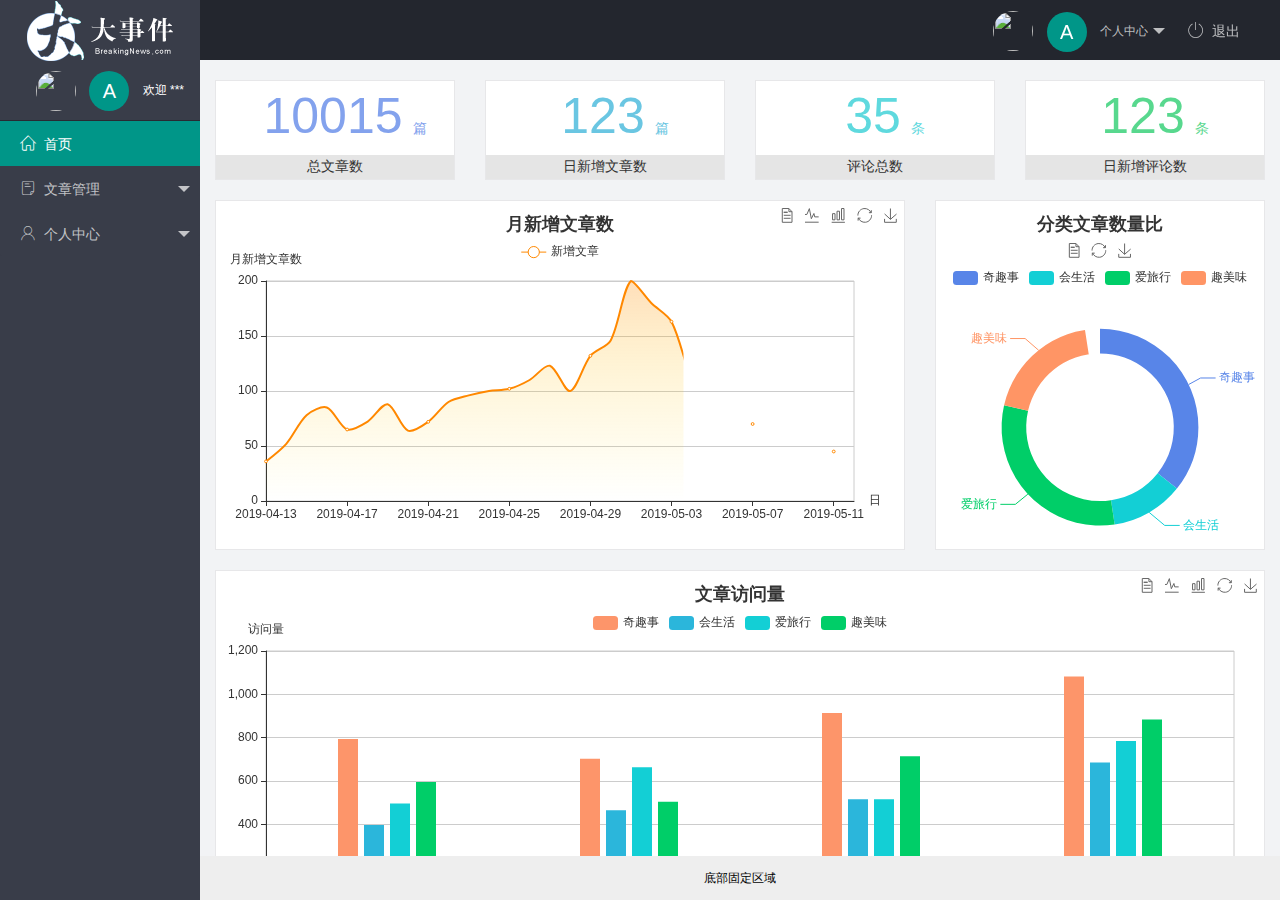
==== commit 4f9becc1: "登录/注册页修改" ====
--- a/index.html
+++ b/index.html
@@ -6,9 +6,9 @@
     <meta http-equiv="X-UA-Compatible" content="IE=edge" />
     <meta name="viewport" content="width=device-width, initial-scale=1.0" />
     <title>Document</title>
-    <link rel="stylesheet" href="/assets/lib/layui/css/layui.css" />
-    <link rel="stylesheet" href="/assets/css/index.css" />
-    <link rel="stylesheet" href="/assets/fonts/iconfont.css">
+    <link rel="stylesheet" href="./assets/lib/layui/css/layui.css" />
+    <link rel="stylesheet" href="./assets/css/index.css" />
+    <link rel="stylesheet" href="./assets/fonts/iconfont.css">
 </head>
 
 <body>
@@ -87,14 +87,14 @@
         </div>
     </div>
     <!-- 导入 layui js 文件 -->
-    <script src="/assets/lib/layui/layui.all.js"></script>
+    <script src="./assets/lib/layui/layui.all.js"></script>
 
     <!-- 导入 jquery -->
-    <script src="/assets/lib/jquery.js"></script>
-    <script src="/assets/js/baseAPI.js"></script>
+    <script src="./assets/lib/jquery.js"></script>
+    <!-- <script src="/assets/js/baseAPI.js"></script> -->
 
     <!-- 导入自己的 js 文件 -->
-    <script src="/assets/js/index.js"></script>
+    <script src="./assets/js/index.js"></script>
 </body>
 
 </html>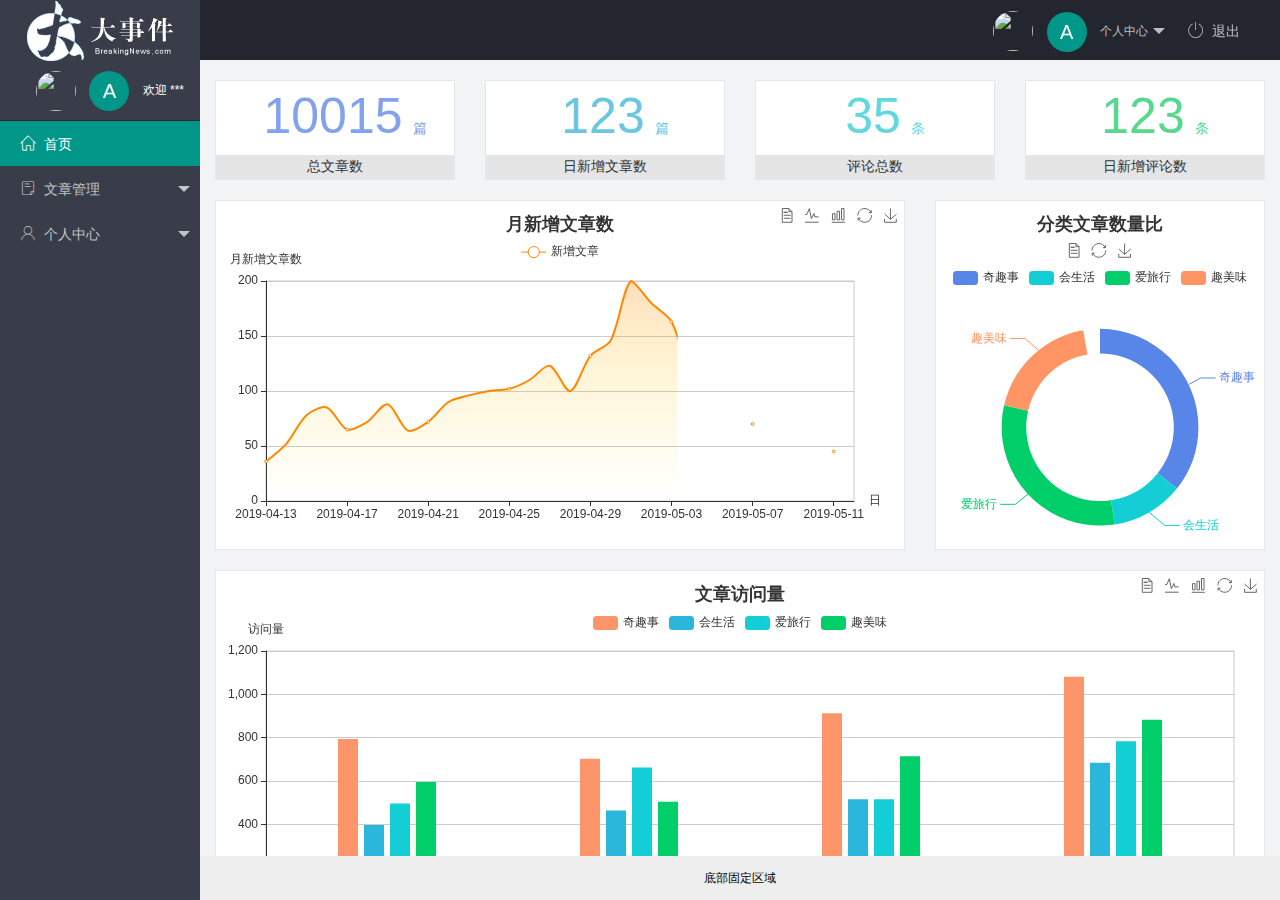
==== commit 9c4c5ab5: "第一次提交" ====
--- a/index.html
+++ b/index.html
@@ -15,7 +15,7 @@
     <div class="layui-layout layui-layout-admin">
         <div class="layui-header">
             <div class="layui-logo layui-hide-xs layui-bg-black">
-                <img src="/assets/images/logo.png" alt="" />
+                <img src="./assets/images/logo.png" alt="" />
             </div>
 
             <ul class="layui-nav layui-layout-right">
@@ -48,27 +48,27 @@
                 </div>
                 <!-- 左侧导航区域（可配合layui已有的垂直导航） -->
                 <ul class="layui-nav layui-nav-tree" lay-shrink="all">
-                    <li class="layui-nav-item layui-this"><a href="/home/dashboard.html" target="fm"><span
+                    <li class="layui-nav-item layui-this"><a href="./home/dashboard.html" target="fm"><span
                                 class="iconfont icon-home"></span>首页</a></li>
                     <li class="layui-nav-item">
                         <a class="" href="javascript:;"><span class="iconfont icon-16"></span>文章管理</a>
                         <dl class="layui-nav-child">
-                            <dd><a href="/article/art_cate.html" target="fm"><i
+                            <dd><a href="./article/art_cate.html" target="fm"><i
                                         class="layui-icon layui-icon-app"></i>文章类别</a></dd>
-                            <dd><a href="/article/art_list.html" target="fm"><i
+                            <dd><a href="./article/art_list.html" target="fm"><i
                                         class="layui-icon layui-icon-app"></i>文章列表</a></dd>
-                            <dd><a href="/article/art_pub.html" target="fm"><i
+                            <dd><a href="./article/art_pub.html" target="fm"><i
                                         class="layui-icon layui-icon-app"></i>发布文章</a></dd>
                         </dl>
                     </li>
                     <li class="layui-nav-item">
                         <a href="javascript:;"><span class="iconfont icon-user"></span>个人中心</a>
                         <dl class="layui-nav-child">
-                            <dd><a href="/user/user_info.html" target="fm"><i
+                            <dd><a href="./user/user_info.html" target="fm"><i
                                         class="layui-icon layui-icon-app"></i>基本资料</a></dd>
-                            <dd><a href="/user/user_avatar.html" target="fm"><i
+                            <dd><a href="./user/user_avatar.html" target="fm"><i
                                         class="layui-icon layui-icon-app"></i>更换头像</a></dd>
-                            <dd><a href="/user/user_pwd.html" target="fm"><i
+                            <dd><a href="./user/user_pwd.html" target="fm"><i
                                         class="layui-icon layui-icon-app"></i>重置密码</a></dd>
                         </dl>
                     </li>
@@ -78,7 +78,7 @@
 
         <div class="layui-body">
             <!-- 内容主体区域 -->
-            <iframe name="fm" src="/home/dashboard.html" frameborder="0"></iframe>
+            <iframe name="fm" src="./home/dashboard.html" frameborder="0"></iframe>
         </div>
 
         <div class="layui-footer">
@@ -91,7 +91,7 @@
 
     <!-- 导入 jquery -->
     <script src="./assets/lib/jquery.js"></script>
-    <!-- <script src="/assets/js/baseAPI.js"></script> -->
+    <script src="./assets/js/baseAPI.js"></script>
 
     <!-- 导入自己的 js 文件 -->
     <script src="./assets/js/index.js"></script>
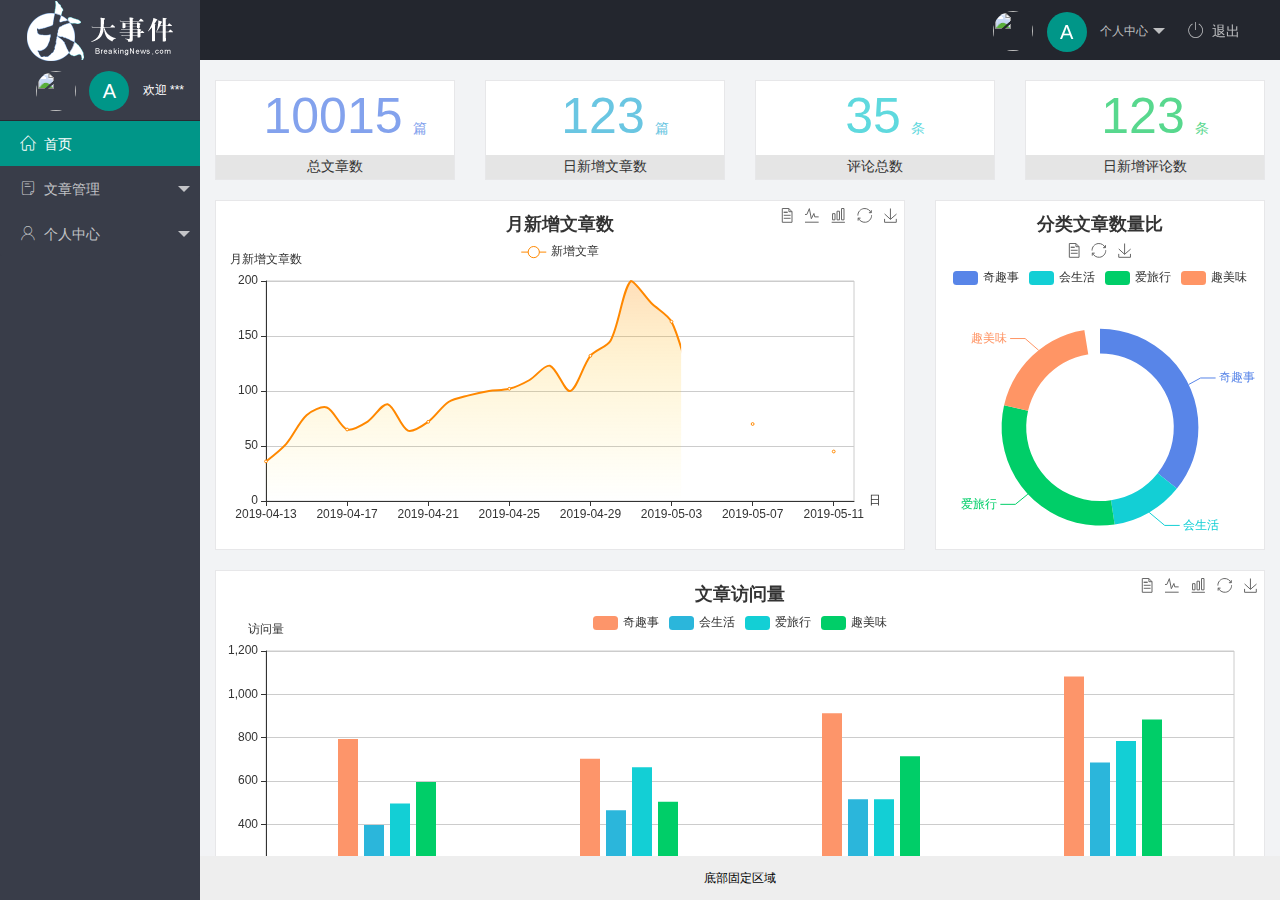
==== commit 904c3349: "修改了index.html" ====
--- a/index.html
+++ b/index.html
@@ -27,9 +27,9 @@
                         个人中心
                     </a>
                     <dl class="layui-nav-child">
-                        <dd><a href="/user/user_info.html" target="fm">基本资料</a></dd>
-                        <dd><a href="/user/user_avatar.html" target="fm">更换头像</a></dd>
-                        <dd><a href="/user/user_pwd.html" target="fm">重置密码</a></dd>
+                        <dd><a href="./user/user_info.html" target="fm">基本资料</a></dd>
+                        <dd><a href="./user/user_avatar.html" target="fm">更换头像</a></dd>
+                        <dd><a href="./user/user_pwd.html" target="fm">重置密码</a></dd>
                     </dl>
                 </li>
                 <li class="layui-nav-item" lay-header-event="menuRight" lay-unselect>
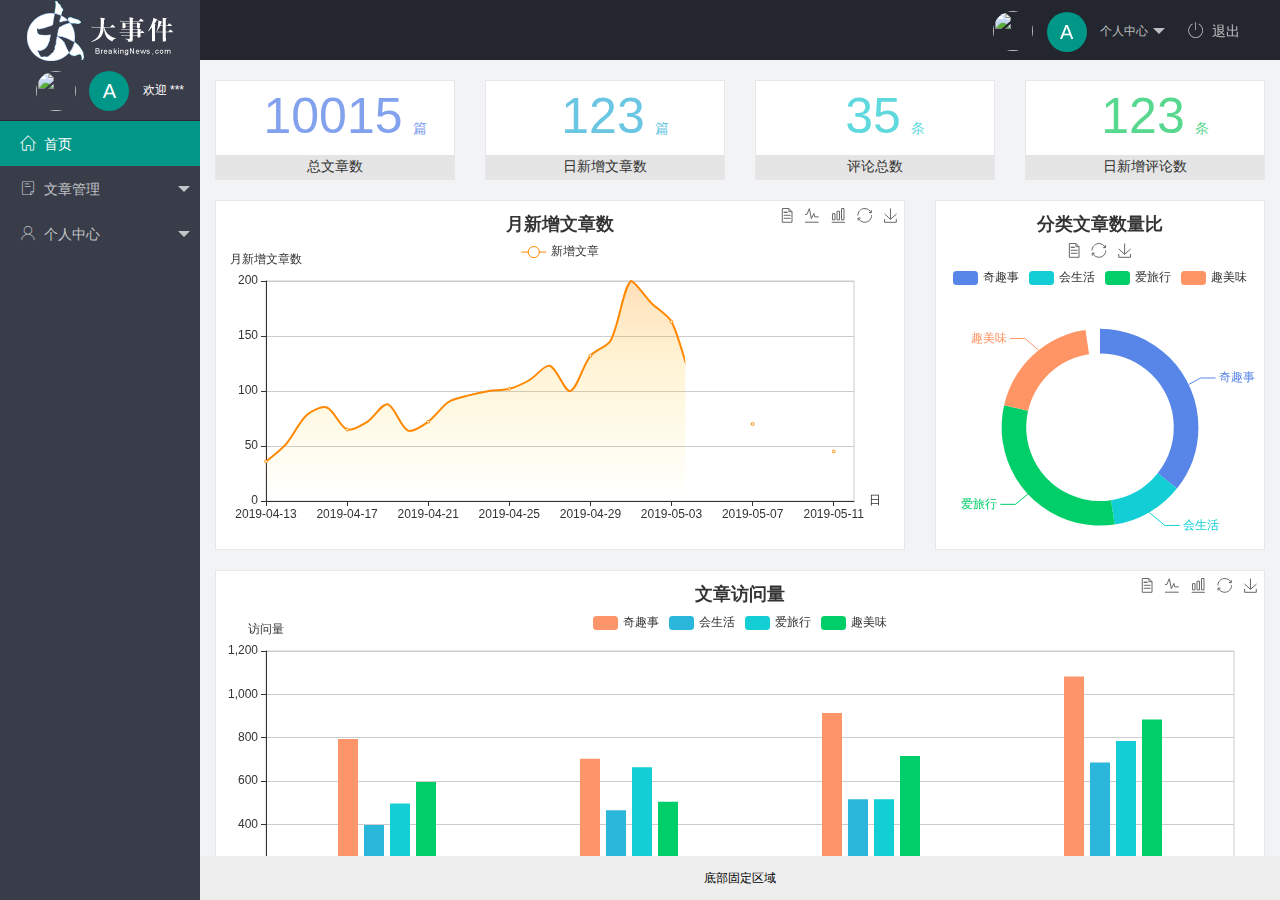
==== commit ef67fb9e: "完成文章管理相关代码" ====
--- a/index.html
+++ b/index.html
@@ -55,7 +55,7 @@
                         <dl class="layui-nav-child">
                             <dd><a href="./article/art_cate.html" target="fm"><i
                                         class="layui-icon layui-icon-app"></i>文章类别</a></dd>
-                            <dd><a href="./article/art_list.html" target="fm"><i
+                            <dd id="art_list"><a href="./article/art_list.html" target="fm"><i
                                         class="layui-icon layui-icon-app"></i>文章列表</a></dd>
                             <dd><a href="./article/art_pub.html" target="fm"><i
                                         class="layui-icon layui-icon-app"></i>发布文章</a></dd>
